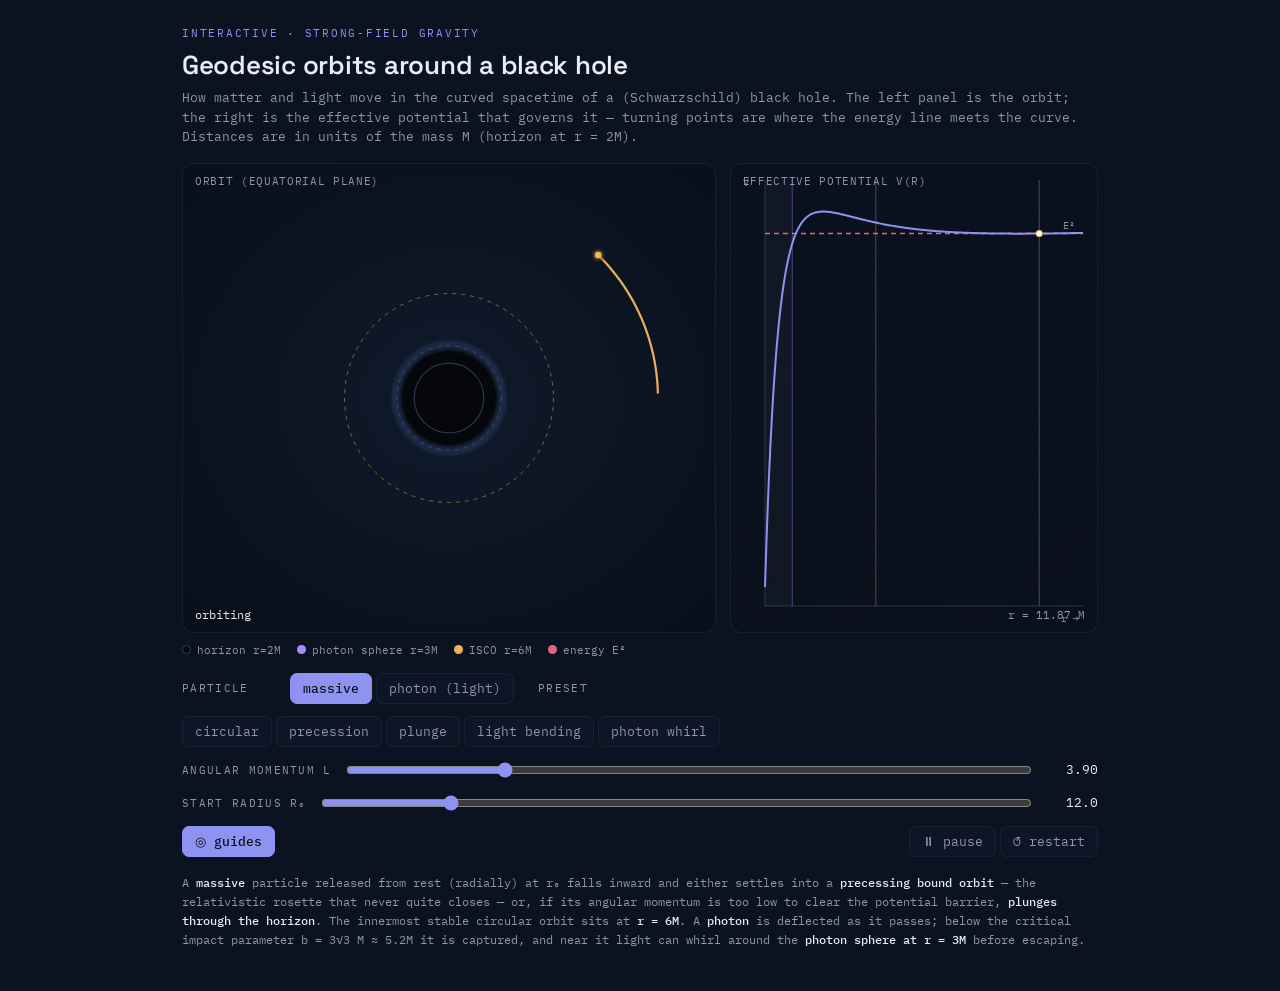
==== geodesic-explorer.html @ 3cb1db63 "Add files via upload" ====
<!DOCTYPE html>
<html lang="en">
<head>
<meta charset="UTF-8">
<meta name="viewport" content="width=device-width, initial-scale=1.0">
<title>Geodesic Orbit Explorer — Schwarzschild</title>
<link rel="preconnect" href="https://fonts.googleapis.com">
<link rel="preconnect" href="https://fonts.gstatic.com" crossorigin>
<link href="https://fonts.googleapis.com/css2?family=Space+Grotesk:wght@500;600;700&family=IBM+Plex+Mono:wght@400;500&display=swap" rel="stylesheet">
<style>
  :root{
    --bg:#0B1220; --panel:#0d1626; --ink:#E9ECF2; --muted:#8A97AC; --line:#22304380;
    --accent:#8E93F2; --amber:#EFB157; --cyan:#57C7E8; --violet:#A98BFF; --red:#E5637E;
  }
  *{box-sizing:border-box;}
  body{margin:0;background:var(--bg);color:var(--ink);font-family:"IBM Plex Mono",monospace;
    -webkit-font-smoothing:antialiased;overflow-x:hidden;}
  .tool{max-width:960px;margin:0 auto;padding:26px 22px 30px;}
  .head{margin-bottom:16px;}
  .kicker{font-size:11px;letter-spacing:.16em;text-transform:uppercase;color:var(--accent);margin:0 0 8px;}
  h1{font-family:"Space Grotesk",sans-serif;font-size:clamp(20px,3.4vw,26px);margin:0 0 6px;font-weight:600;letter-spacing:-.01em;}
  .sub{font-size:13px;color:var(--muted);margin:0;line-height:1.5;}

  .panels{display:grid;grid-template-columns:1.45fr 1fr;gap:14px;}
  @media(max-width:640px){.panels{grid-template-columns:1fr;}}
  .panel{position:relative;border-radius:12px;border:1px solid var(--line);overflow:hidden;
    background:radial-gradient(130% 130% at 50% 35%, #12203400 0%, #0A101B 78%);}
  .panel.orbit{height:clamp(310px,54vh,470px);background:radial-gradient(120% 120% at 50% 50%, #0f1a2b 0%, #080d16 72%);}
  .panel.pot{height:clamp(310px,54vh,470px);}
  @media(max-width:640px){.panel.pot{height:230px;}}
  canvas{display:block;width:100%;height:100%;}
  .plabel{position:absolute;top:10px;left:12px;font-size:11px;letter-spacing:.06em;color:var(--muted);text-transform:uppercase;}
  .status{position:absolute;bottom:10px;left:12px;font-size:12px;color:var(--ink);}
  .status b{color:var(--amber);}
  .rread{position:absolute;bottom:10px;right:12px;font-size:11px;color:var(--muted);}

  .controls{margin-top:16px;display:grid;gap:13px;}
  .row{display:flex;align-items:center;gap:12px;flex-wrap:wrap;}
  .row .lab{font-size:11px;letter-spacing:.12em;text-transform:uppercase;color:var(--muted);min-width:96px;}
  .seg{display:flex;gap:4px;flex-wrap:wrap;}
  .seg button{font-family:"IBM Plex Mono",monospace;font-size:13px;color:var(--muted);background:var(--panel);
    border:1px solid var(--line);border-radius:7px;padding:6px 12px;cursor:pointer;transition:all .15s ease;}
  .seg button:hover{color:var(--ink);}
  .seg button[aria-pressed="true"]{color:#0A101B;background:var(--accent);border-color:var(--accent);font-weight:500;}
  input[type=range]{flex:1;min-width:150px;accent-color:var(--accent);}
  .val{font-size:13px;color:var(--ink);min-width:52px;text-align:right;}
  .note{margin-top:16px;font-size:12px;color:var(--muted);line-height:1.6;}
  .note b{color:var(--ink);font-weight:500;}
  .legend{display:flex;gap:16px;flex-wrap:wrap;font-size:11px;color:var(--muted);margin-top:10px;}
  .legend span{display:inline-flex;align-items:center;gap:6px;}
  .dot{width:9px;height:9px;border-radius:50%;display:inline-block;}

  body.embed{background:transparent;}
  body.embed .tool{padding:0;max-width:none;}
  body.embed .head,body.embed .note{display:none;}
  body.embed .panel{border-radius:0;border-left:none;border-right:none;border-top:none;}
  body.embed .panel.orbit{height:360px;}
  body.embed .panel.pot{height:360px;}
  @media(max-width:640px){
    body.embed .panel.orbit{height:300px;}
    body.embed .panel.pot{height:188px;}
  }
</style>
</head>
<body>
<script>if(location.search.indexOf('embed')>-1)document.body.classList.add('embed');</script>
<div class="tool">
  <div class="head">
    <p class="kicker">Interactive · strong-field gravity</p>
    <h1>Geodesic orbits around a black hole</h1>
    <p class="sub">How matter and light move in the curved spacetime of a (Schwarzschild) black hole. The left panel is the orbit; the right is the effective potential that governs it — turning points are where the energy line meets the curve. Distances are in units of the mass M (horizon at r = 2M).</p>
  </div>

  <div class="panels">
    <div class="panel orbit"><span class="plabel">Orbit (equatorial plane)</span><canvas id="orbitCv"></canvas>
      <span class="status" id="status"></span></div>
    <div class="panel pot"><span class="plabel">Effective potential V(r)</span><canvas id="potCv"></canvas>
      <span class="rread" id="rread"></span></div>
  </div>

  <div class="legend">
    <span><i class="dot" style="background:#05070c;border:1px solid #33405a"></i>horizon r=2M</span>
    <span><i class="dot" style="background:var(--violet)"></i>photon sphere r=3M</span>
    <span><i class="dot" style="background:var(--amber)"></i>ISCO r=6M</span>
    <span><i class="dot" style="background:var(--red)"></i>energy E²</span>
  </div>

  <div class="controls">
    <div class="row">
      <span class="lab">Particle</span>
      <div class="seg" id="typeSeg">
        <button data-t="massive" aria-pressed="true">massive</button>
        <button data-t="photon" aria-pressed="false">photon (light)</button>
      </div>
      <span class="lab" style="min-width:0;margin-left:12px">Preset</span>
      <div class="seg" id="presetSeg">
        <button data-p="circular">circular</button>
        <button data-p="precession">precession</button>
        <button data-p="plunge">plunge</button>
        <button data-p="bending">light bending</button>
        <button data-p="whirl">photon whirl</button>
      </div>
    </div>
    <div class="row">
      <span class="lab" id="lab1">Angular momentum L</span>
      <input type="range" id="slL" min="3.0" max="7" step="0.02" value="3.9">
      <span class="val" id="valL">3.90</span>
    </div>
    <div class="row">
      <span class="lab" id="lab2">Start radius r₀</span>
      <input type="range" id="slR" min="6" max="40" step="0.2" value="12">
      <span class="val" id="valR">12.0</span>
    </div>
    <div class="row">
      <div class="seg">
        <button id="guidesBtn" aria-pressed="true">◎ guides</button>
      </div>
      <div class="seg" style="margin-left:auto">
        <button id="pauseBtn" aria-pressed="false">⏸ pause</button>
        <button id="resetBtn">↺ restart</button>
      </div>
    </div>
  </div>

  <p class="note">A <b>massive</b> particle released from rest (radially) at r₀ falls inward and either settles into a <b>precessing bound orbit</b> — the relativistic rosette that never quite closes — or, if its angular momentum is too low to clear the potential barrier, <b>plunges through the horizon</b>. The innermost stable circular orbit sits at <b>r = 6M</b>. A <b>photon</b> is deflected as it passes; below the critical impact parameter b = 3√3 M ≈ 5.2M it is captured, and near it light can whirl around the <b>photon sphere at r = 3M</b> before escaping.</p>
</div>

<script>
// ---------- physics (Schwarzschild, M=1) ----------
var mu=1, L=4.6;                     // rest-mass flag, angular momentum
function accel(r){ var r2=r*r,r3=r2*r,r4=r3*r; return -mu/r2 + L*L/r3 - 3*L*L/r4; }
function Veff(r){ return (1-2/r)*(mu + L*L/(r*r)); }
function deriv(s,o){ o[0]=s[1]; o[1]=accel(s[0]); o[2]=L/(s[0]*s[0]); }
var _k1=[0,0,0],_k2=[0,0,0],_k3=[0,0,0],_k4=[0,0,0],_t=[0,0,0];
function rk4(s,h){
  deriv(s,_k1);
  _t[0]=s[0]+0.5*h*_k1[0];_t[1]=s[1]+0.5*h*_k1[1];_t[2]=s[2]+0.5*h*_k1[2]; deriv(_t,_k2);
  _t[0]=s[0]+0.5*h*_k2[0];_t[1]=s[1]+0.5*h*_k2[1];_t[2]=s[2]+0.5*h*_k2[2]; deriv(_t,_k3);
  _t[0]=s[0]+h*_k3[0];_t[1]=s[1]+h*_k3[1];_t[2]=s[2]+h*_k3[2]; deriv(_t,_k4);
  s[0]+=h/6*(_k1[0]+2*_k2[0]+2*_k3[0]+_k4[0]);
  s[1]+=h/6*(_k1[1]+2*_k2[1]+2*_k3[1]+_k4[1]);
  s[2]+=h/6*(_k1[2]+2*_k2[2]+2*_k3[2]+_k4[2]);
}

// ---------- state ----------
var S={type:'massive', r0:24, paused:false, guides:true};
var st=[24,0,0], E2=1, Rview=28, outcome='', done=false;
var trailX=[], trailY=[], TRAIL=2600;
var H=0.02, STEPS=24;

var oc=document.getElementById('orbitCv'), octx=oc.getContext('2d');
var pc=document.getElementById('potCv'), pctx=pc.getContext('2d');
var OW=0,OH=0,PW=0,PH=0, DPR=Math.min(window.devicePixelRatio||1,2);
var running=false, raf=0, lastT=0, inView=true, tabHidden=false;

function partColor(){ return S.type==='photon'? '#7CD6F2' : '#F2B85A'; }

function reset(){
  L=parseFloat(document.getElementById('slL').value);
  S.r0=parseFloat(document.getElementById('slR').value);
  mu = S.type==='photon'?0:1;
  trailX.length=0; trailY.length=0; done=false; outcome='';
  if(S.type==='photon'){
    E2=1; var v=E2-Veff(S.r0); st=[S.r0, -Math.sqrt(v>0?v:0), Math.PI];  // incoming from the left
    Rview=Math.min(34, Math.max(11, S.r0*1.06));
  }else{
    E2=Veff(S.r0); st=[S.r0,0,0];                                       // released from rest at r0
    Rview=Math.min(46, Math.max(9, S.r0*1.12));
  }
  buildPot();
  render();
  updateRun();
}

function step(){
  if(done) return;
  var steps = S.type==='photon'?18:40;
  for(var i=0;i<steps;i++){
    rk4(st,H);
    if(st[0]<2.02){ done=true; outcome = S.type==='photon'?'photon captured':'plunged through the horizon'; break; }
    if(st[0]>Rview*2.2){ done=true; outcome = S.type==='photon'?'photon escaped':'unbound — escaped'; break; }
  }
  var x=st[0]*Math.cos(st[2]), y=st[0]*Math.sin(st[2]);
  trailX.push(x); trailY.push(y);
  if(trailX.length>TRAIL){ trailX.shift(); trailY.shift(); }
}

// ---------- effective-potential curve (rebuilt only on param change) ----------
var potPts=null, potMax=1;
function buildPot(){
  var N=240, rMax=Rview, rMin=2.02, arr=new Float32Array(N*2), mx=E2*1.05;
  for(var i=0;i<N;i++){
    var r=rMin+(rMax-rMin)*i/(N-1), v=Veff(r);
    if(v>mx&&v<10) mx=v;
    arr[i*2]=r; arr[i*2+1]=v;
  }
  potPts=arr; potMax=mx*1.08;
}

// ---------- rendering ----------
function sizeCanvas(cv,ctx){ var w=cv.clientWidth,h=cv.clientHeight;
  cv.width=Math.round(w*DPR);cv.height=Math.round(h*DPR);ctx.setTransform(DPR,0,0,DPR,0,0);return [w,h]; }
function resize(){
  var a=sizeCanvas(oc,octx); OW=a[0];OH=a[1];
  var b=sizeCanvas(pc,pctx); PW=b[0];PH=b[1];
  render();
}

function render(){ drawOrbit(); drawPot(); }

function drawOrbit(){
  var ctx=octx, W=OW, H2=OH, cx=W/2, cy=H2/2, sc=Math.min(W,H2)*0.5/Rview;
  ctx.clearRect(0,0,W,H2);
  function X(x){return cx+x*sc;} function Y(y){return cy-y*sc;}
  // guides
  if(S.guides){
    ctx.setLineDash([4,5]); ctx.lineWidth=1;
    ctx.strokeStyle='rgba(169,139,255,.55)'; circle(ctx,cx,cy,3*sc); ctx.stroke();      // photon sphere
    if(S.type!=='photon'){ ctx.strokeStyle='rgba(239,177,91,.5)'; circle(ctx,cx,cy,6*sc); ctx.stroke(); } // ISCO
    ctx.setLineDash([]);
  }
  // black hole (horizon)
  var rh=2*sc;
  var g=ctx.createRadialGradient(cx,cy,rh*0.2,cx,cy,rh*1.7);
  g.addColorStop(0,'#05070c'); g.addColorStop(0.75,'#05070c'); g.addColorStop(1,'rgba(80,110,170,0)');
  ctx.fillStyle=g; circle(ctx,cx,cy,rh*1.7); ctx.fill();
  ctx.fillStyle='#05070c'; ctx.strokeStyle='rgba(120,140,180,.35)'; ctx.lineWidth=1.2;
  circle(ctx,cx,cy,rh); ctx.fill(); ctx.stroke();
  // trail
  var n=trailX.length;
  if(n>1){
    var col=partColor();
    ctx.lineJoin='round'; ctx.strokeStyle=col; ctx.globalAlpha=0.30; ctx.lineWidth=1.5;
    ctx.beginPath(); ctx.moveTo(X(trailX[0]),Y(trailY[0]));
    for(var i=1;i<n;i++) ctx.lineTo(X(trailX[i]),Y(trailY[i])); ctx.stroke();
    var head=Math.max(0,n-90);
    ctx.globalAlpha=0.95; ctx.lineWidth=2.2; ctx.beginPath(); ctx.moveTo(X(trailX[head]),Y(trailY[head]));
    for(i=head+1;i<n;i++) ctx.lineTo(X(trailX[i]),Y(trailY[i])); ctx.stroke();
    ctx.globalAlpha=1;
    // particle
    var px=X(trailX[n-1]), py=Y(trailY[n-1]);
    var pg=ctx.createRadialGradient(px,py,0,px,py,9); pg.addColorStop(0,col); pg.addColorStop(1,'rgba(0,0,0,0)');
    ctx.fillStyle=pg; circle(ctx,px,py,9); ctx.fill();
    ctx.fillStyle=col; circle(ctx,px,py,3.2); ctx.fill();
  }
  document.getElementById('status').innerHTML = done? ('<b>'+outcome+'</b>') : (S.type==='photon'?'light ray':'orbiting');
}

function drawPot(){
  if(!potPts) return;
  var ctx=pctx, W=PW, H2=PH, padL=34, padR=14, padT=16, padB=26;
  ctx.clearRect(0,0,W,H2);
  var rMin=2.02, rMax=Rview, yMax=potMax, yMin=Math.min(0, E2*0.0);
  function X(r){return padL+(r-rMin)/(rMax-rMin)*(W-padL-padR);}
  function Y(v){return padT+(1-(v-yMin)/(yMax-yMin))*(H2-padT-padB);}
  // axes
  ctx.strokeStyle='rgba(140,160,190,.25)'; ctx.lineWidth=1;
  ctx.beginPath(); ctx.moveTo(padL,padT); ctx.lineTo(padL,H2-padB); ctx.lineTo(W-padR,H2-padB); ctx.stroke();
  ctx.fillStyle='var(--muted)';
  // horizon shading
  ctx.fillStyle='rgba(255,255,255,.03)'; ctx.fillRect(X(2.02),padT,X(3)-X(2.02),H2-padT-padB);
  // energy line E²
  ctx.setLineDash([5,4]); ctx.strokeStyle='#E5637E'; ctx.lineWidth=1.3;
  ctx.beginPath(); ctx.moveTo(padL,Y(E2)); ctx.lineTo(W-padR,Y(E2)); ctx.stroke(); ctx.setLineDash([]);
  // reference verticals
  if(S.guides){
    ctx.strokeStyle='rgba(169,139,255,.4)'; vline(ctx,X(3),padT,H2-padB);
    if(S.type!=='photon'){ ctx.strokeStyle='rgba(239,177,91,.35)'; vline(ctx,X(6),padT,H2-padB); }
  }
  // Veff curve
  ctx.strokeStyle='#8E93F2'; ctx.lineWidth=2; ctx.beginPath();
  for(var i=0;i<potPts.length/2;i++){ var r=potPts[i*2], v=potPts[i*2+1]; var xx=X(r),yy=Y(v);
    if(i===0)ctx.moveTo(xx,yy); else ctx.lineTo(xx,yy); }
  ctx.stroke();
  // current r marker
  var r=st[0]; if(r>=rMin&&r<=rMax){
    var col=partColor();
    ctx.strokeStyle='rgba(255,255,255,.25)'; vline(ctx,X(r),padT,H2-padB);
    ctx.fillStyle=col; circle(ctx,X(r),Y(E2),3.5); ctx.fill();               // total energy point
    ctx.fillStyle='#fff'; circle(ctx,X(r),Y(Veff(r)),2.6); ctx.fill();        // on the curve
  }
  // labels
  ctx.fillStyle='rgba(160,175,200,.8)'; ctx.font='10px "IBM Plex Mono",monospace';
  ctx.fillText('r →', W-padR-22, H2-padB+16); ctx.fillText('V', padL-22, padT+6);
  ctx.fillText('E²', W-padR-20, Y(E2)-5);
  document.getElementById('rread').textContent='r = '+st[0].toFixed(2)+' M';
}

function circle(ctx,x,y,r){ ctx.beginPath(); ctx.arc(x,y,r,0,6.2832); }
function vline(ctx,x,y0,y1){ ctx.lineWidth=1; ctx.beginPath(); ctx.moveTo(x,y0); ctx.lineTo(x,y1); ctx.stroke(); }

// ---------- loop (halts when idle / off-screen / hidden) ----------
function shouldRun(){ return inView && !tabHidden && !S.paused && !done; }
function loop(ts){
  if(!running)return;
  if(ts-lastT<28){ raf=requestAnimationFrame(loop); return; }   // ~34 fps
  lastT=ts; step(); render();
  if(done){ running=false; render(); return; }
  raf=requestAnimationFrame(loop);
}
function startLoop(){ if(running)return; running=true; lastT=0; raf=requestAnimationFrame(loop); }
function stopLoop(){ running=false; if(raf)cancelAnimationFrame(raf); raf=0; }
function updateRun(){ if(shouldRun()) startLoop(); else { stopLoop(); render(); } }

// ---------- controls ----------
function relabel(){
  var l1=document.getElementById('lab1'), sl=document.getElementById('slL');
  var l2=document.getElementById('lab2'), sr=document.getElementById('slR');
  if(S.type==='photon'){
    l1.textContent='Impact parameter b'; sl.min=3; sl.max=9; sl.step=0.02;
    l2.textContent='Start radius r₀';    sr.min=12; sr.max=34; sr.step=0.5;
  }else{
    l1.textContent='Angular momentum L'; sl.min=3.0; sl.max=7; sl.step=0.02;
    l2.textContent='Start radius r₀';    sr.min=6; sr.max=40; sr.step=0.2;
  }
}
function syncVals(){ document.getElementById('valL').textContent=parseFloat(document.getElementById('slL').value).toFixed(2);
  document.getElementById('valR').textContent=parseFloat(document.getElementById('slR').value).toFixed(1); }

document.getElementById('typeSeg').addEventListener('click',function(e){var b=e.target.closest('button');if(!b)return;
  S.type=b.dataset.t; [].forEach.call(this.children,function(x){x.setAttribute('aria-pressed',x===b);});
  relabel();
  if(S.type==='photon'){ document.getElementById('slL').value=6.5; document.getElementById('slR').value=24; }
  else { document.getElementById('slL').value=4.6; document.getElementById('slR').value=24; }
  syncVals(); reset();});

var presets={
  circular:{t:'massive',L:3.6,r:8.24}, precession:{t:'massive',L:3.9,r:12}, plunge:{t:'massive',L:3.0,r:12},
  bending:{t:'photon',L:8.0,r:26}, whirl:{t:'photon',L:5.25,r:26}
};
document.getElementById('presetSeg').addEventListener('click',function(e){var b=e.target.closest('button');if(!b)return;
  var p=presets[b.dataset.p]; if(!p)return;
  S.type=p.t;
  [].forEach.call(document.getElementById('typeSeg').children,function(x){x.setAttribute('aria-pressed',x.dataset.t===p.t);});
  relabel();
  document.getElementById('slL').value=p.L; document.getElementById('slR').value=p.r; syncVals(); reset();});

document.getElementById('slL').addEventListener('input',function(){document.getElementById('valL').textContent=parseFloat(this.value).toFixed(2);reset();});
document.getElementById('slR').addEventListener('input',function(){document.getElementById('valR').textContent=parseFloat(this.value).toFixed(1);reset();});

document.getElementById('guidesBtn').onclick=function(){S.guides=!S.guides;this.setAttribute('aria-pressed',S.guides);render();};
document.getElementById('pauseBtn').onclick=function(){S.paused=!S.paused;this.setAttribute('aria-pressed',S.paused);this.textContent=S.paused?'▷ play':'⏸ pause';updateRun();};
document.getElementById('resetBtn').onclick=function(){S.paused=false;document.getElementById('pauseBtn').setAttribute('aria-pressed',false);document.getElementById('pauseBtn').textContent='⏸ pause';reset();};

if('IntersectionObserver' in window){
  new IntersectionObserver(function(es){inView=es[0].isIntersecting;updateRun();},{threshold:0.02}).observe(document.querySelector('.panels'));
}
document.addEventListener('visibilitychange',function(){tabHidden=document.hidden;updateRun();});
var rt; window.addEventListener('resize',function(){clearTimeout(rt);rt=setTimeout(resize,150);});

relabel(); syncVals(); resize(); reset();
</script>
</body>
</html>
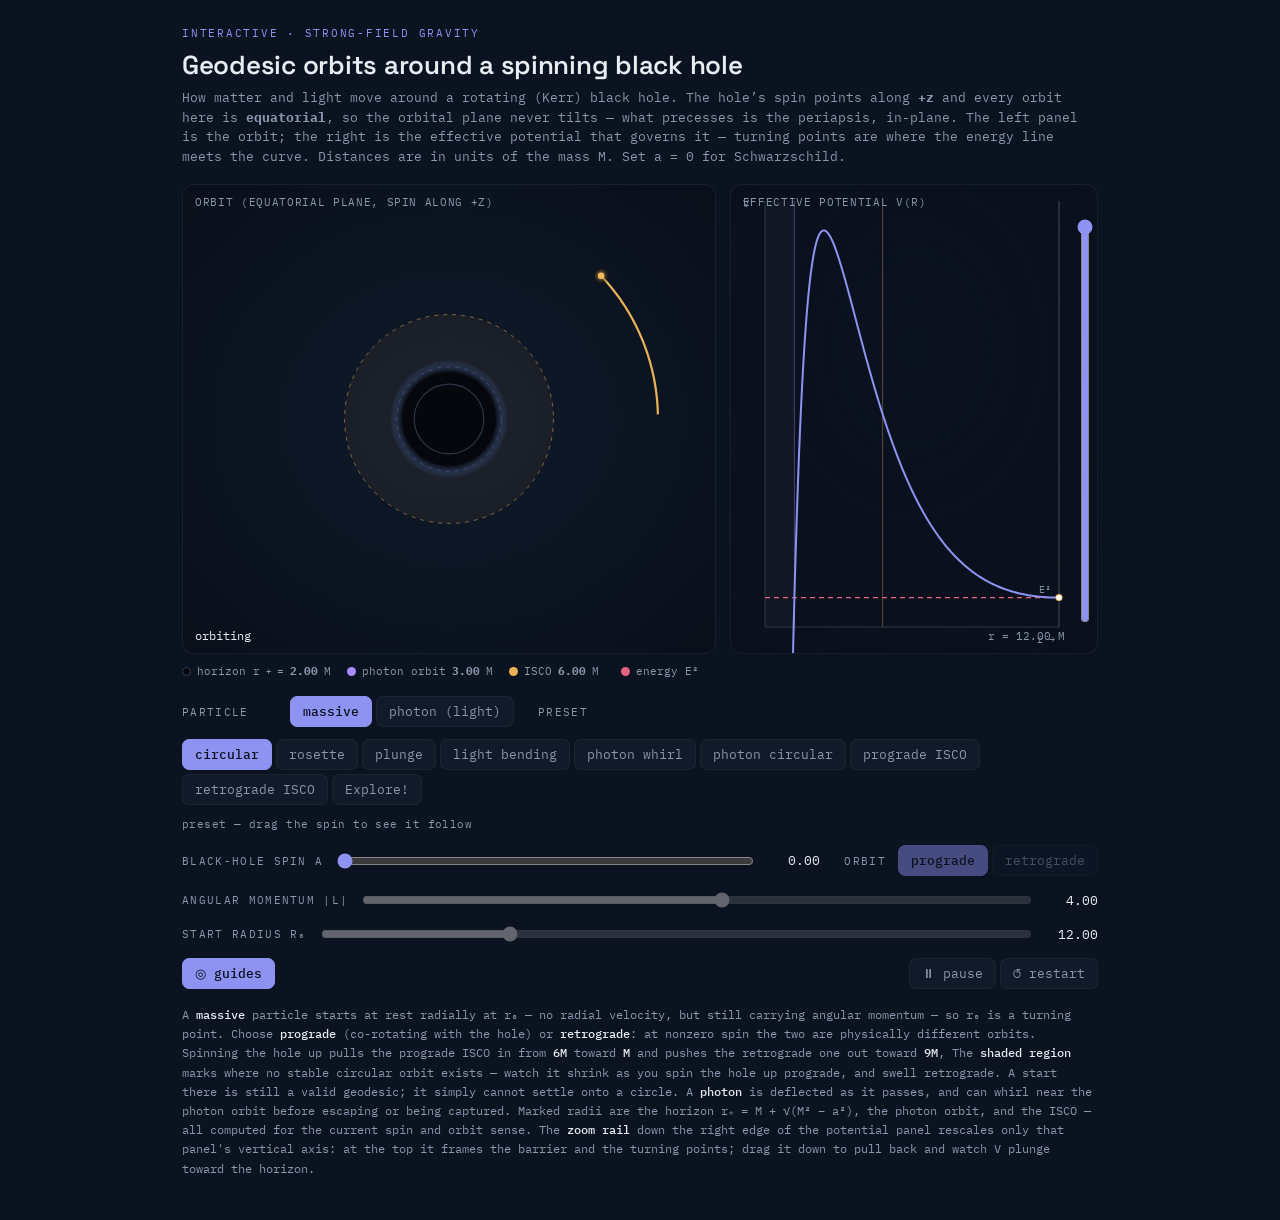
==== commit c80ef201: "geodesic and harmonic widgets done" ====
--- a/geodesic-explorer.html
+++ b/geodesic-explorer.html
@@ -3,23 +3,93 @@
 <head>
 <meta charset="UTF-8">
 <meta name="viewport" content="width=device-width, initial-scale=1.0">
-<title>Geodesic Orbit Explorer — Schwarzschild</title>
+<title>Geodesic Orbit Explorer — Kerr &amp; Schwarzschild</title>
 <link rel="preconnect" href="https://fonts.googleapis.com">
 <link rel="preconnect" href="https://fonts.gstatic.com" crossorigin>
 <link href="https://fonts.googleapis.com/css2?family=Space+Grotesk:wght@500;600;700&family=IBM+Plex+Mono:wght@400;500&display=swap" rel="stylesheet">
+<!-- VIZ:CSS -->
 <style>
+  /* GENERATED by tools/build.py from tools/_shared.css -- DO NOT EDIT HERE.
+     Edit that file and re-run: python3 tools/build.py */
+  /* ============================================================
+     SHARED TOOL STYLES — inlined into every *-visualizer / *-explorer
+     page by tools/build.py. Edit THIS file, never the inlined copy.
+     Run `python3 tools/build.py` after changing it.
+     See TOOLS.md for the rules these styles support.
+     ============================================================ */
   :root{
-    --bg:#0B1220; --panel:#0d1626; --ink:#E9ECF2; --muted:#8A97AC; --line:#22304380;
-    --accent:#8E93F2; --amber:#EFB157; --cyan:#57C7E8; --violet:#A98BFF; --red:#E5637E;
+    --bg:#0B1220; --panel:#111A29; --ink:#E9ECF2; --muted:#8A97AC; --line:#22304380;
+    --accent:#8E93F2; --red:#E5637E; --blue:#5B8DEF; --amber:#EFB157;
+    --cyan:#57C7E8; --violet:#A98BFF;
   }
   *{box-sizing:border-box;}
   body{margin:0;background:var(--bg);color:var(--ink);font-family:"IBM Plex Mono",monospace;
     -webkit-font-smoothing:antialiased;overflow-x:hidden;}
-  .tool{max-width:960px;margin:0 auto;padding:26px 22px 30px;}
-  .head{margin-bottom:16px;}
+
+  /* Shared default. A tool with a wider layout may override .tool
+     max-width in its own <style>, with a comment saying why. */
+  .tool{max-width:860px;margin:0 auto;padding:26px 22px 30px;}
+
+  .head{margin-bottom:18px;}
   .kicker{font-size:11px;letter-spacing:.16em;text-transform:uppercase;color:var(--accent);margin:0 0 8px;}
   h1{font-family:"Space Grotesk",sans-serif;font-size:clamp(20px,3.4vw,26px);margin:0 0 6px;font-weight:600;letter-spacing:-.01em;}
   .sub{font-size:13px;color:var(--muted);margin:0;line-height:1.5;}
+
+  .controls{margin-top:18px;display:grid;gap:14px;}
+  .row{display:flex;align-items:center;gap:12px;flex-wrap:wrap;}
+  /* Tools with long control labels ("Angular momentum |L|") override
+     .row .lab min-width in their own <style>. */
+  .row .lab{font-size:11px;letter-spacing:.12em;text-transform:uppercase;color:var(--muted);min-width:64px;}
+  .seg{display:flex;gap:4px;flex-wrap:wrap;}
+  .seg button{font-family:"IBM Plex Mono",monospace;font-size:13px;color:var(--muted);
+    background:var(--panel);border:1px solid var(--line);border-radius:7px;padding:6px 12px;cursor:pointer;
+    transition:color .15s ease,background .15s ease,border-color .15s ease;}
+  .seg button:hover{color:var(--ink);}
+  .seg button:focus-visible{outline:2px solid var(--accent);outline-offset:2px;}
+  .seg button[aria-pressed="true"]{color:#0A101B;background:var(--accent);border-color:var(--accent);font-weight:500;}
+  input[type=range]{flex:1;min-width:140px;accent-color:var(--accent);}
+  input[type=range]:focus-visible{outline:2px solid var(--accent);outline-offset:3px;}
+  .mval{font-size:14px;color:var(--ink);min-width:38px;text-align:center;}
+
+  .note{margin-top:16px;font-size:12px;color:var(--muted);line-height:1.6;}
+  .note b{color:var(--ink);font-weight:500;}
+
+  /* ---- touch input ----
+     Keyed off pointer:coarse, not a width breakpoint: a small window on a
+     laptop still has a mouse, and a large tablet still has fingers.
+
+     Both platforms' guidance lands in the same place -- Apple HIG asks for
+     44x44pt, Material for 48x48dp -- and the default 13px/6px buttons here
+     come out ~31px tall, which is a miss-prone target on either. The range
+     thumbs are worse: the UA default is around 12-16px.  */
+  @media (pointer: coarse) {
+    .seg button{min-height:44px;padding:10px 14px;}
+    /* Horizontal sliders only. A tool may position a range absolutely with
+       top+bottom (the geodesic zoom rail); setting height there would
+       over-constrain the box and collapse it to 44px anchored at the top. */
+    .row input[type=range]{height:44px;}
+    .row{gap:10px 12px;}
+    .seg{gap:6px;}
+  }
+  /* iOS paints a grey box over any tapped control; it reads as a rendering
+     glitch on a dark UI that already shows its own pressed state. */
+  button,input[type=range],.seg{-webkit-tap-highlight-color:transparent;}
+
+  /* ---- embed mode: the host page supplies title + caption ----
+     Activated by the ?embed=1 script in <body>. Tools add their own
+     body.embed rules for panel heights; see TOOLS.md "embed contract". */
+  body.embed{background:transparent;}
+  body.embed .tool{padding:0;max-width:none;}
+  body.embed .head,body.embed .note{display:none;}
+  body.embed .controls{margin-top:14px;padding:0 4px;}
+</style>
+<!-- /VIZ:CSS -->
+<style>
+  /* ---- tool-specific styles (shared ones are inlined above) ---- */
+  /* Wider than the 860px shared default: this tool has two side-by-side panels. */
+  .tool{max-width:960px;margin:0 auto;padding:26px 22px 30px;}
+  /* Long control labels ("Angular momentum |L|") need more room than the shared 64px. */
+  .row .lab{min-width:96px;}
 
   .panels{display:grid;grid-template-columns:1.45fr 1fr;gap:14px;}
   @media(max-width:640px){.panels{grid-template-columns:1fr;}}
@@ -34,25 +104,40 @@
   .status b{color:var(--amber);}
   .rread{position:absolute;bottom:10px;right:12px;font-size:11px;color:var(--muted);}
 
-  .controls{margin-top:16px;display:grid;gap:13px;}
-  .row{display:flex;align-items:center;gap:12px;flex-wrap:wrap;}
-  .row .lab{font-size:11px;letter-spacing:.12em;text-transform:uppercase;color:var(--muted);min-width:96px;}
-  .seg{display:flex;gap:4px;flex-wrap:wrap;}
-  .seg button{font-family:"IBM Plex Mono",monospace;font-size:13px;color:var(--muted);background:var(--panel);
-    border:1px solid var(--line);border-radius:7px;padding:6px 12px;cursor:pointer;transition:all .15s ease;}
-  .seg button:hover{color:var(--ink);}
-  .seg button[aria-pressed="true"]{color:#0A101B;background:var(--accent);border-color:var(--accent);font-weight:500;}
-  input[type=range]{flex:1;min-width:150px;accent-color:var(--accent);}
+  /* Vertical zoom rail down the right edge of the potential panel. Three
+     declarations, because no single one covers every engine: the `orient`
+     attribute for Firefox before 129, -webkit-appearance:slider-vertical for
+     WebKit and for Blink before Chrome 111, and writing-mode for everything
+     current. direction:rtl puts the MINIMUM at the bottom, so dragging up
+     zooms in, which is the way every other scroll/zoom control behaves.
+     The canvas gives up the width rather than sliding underneath: drawPot
+     reads clientWidth, so the axis, the "r →" label and the E² label all
+     reflow on their own. */
+  .panel.pot canvas{width:calc(100% - 24px);}
+  .panel.pot .rread{right:32px;}
+  /* Selector must outrank the generic `input[type=range]{min-width:150px}`
+     below -- that is (0,1,1) and comes later, so a bare `.yzoom` at (0,1,0)
+     loses and the rail renders 150px wide across the plot. */
+  .panel.pot input.yzoom{position:absolute;right:3px;top:34px;bottom:30px;
+    width:18px;min-width:0;flex:none;margin:0;
+    writing-mode:vertical-lr;direction:rtl;-webkit-appearance:slider-vertical;
+    accent-color:var(--accent);background:transparent;cursor:ns-resize;}
+  .panel.pot input.yzoom:focus-visible{outline:2px solid var(--accent);outline-offset:2px;}
+  /* Touch: widen the rail's hit area. height stays auto so the top/bottom
+     anchoring keeps deciding its length -- the shared coarse-pointer rule is
+     scoped to .row sliders precisely so it cannot collapse this one. */
+  @media (pointer: coarse){
+    .panel.pot input.yzoom{width:34px;right:0;height:auto;}
+    .panel.pot canvas{width:calc(100% - 38px);}
+    .panel.pot .rread{right:44px;}
+  }
+
+  input[type=range]{min-width:150px;}
   .val{font-size:13px;color:var(--ink);min-width:52px;text-align:right;}
-  .note{margin-top:16px;font-size:12px;color:var(--muted);line-height:1.6;}
-  .note b{color:var(--ink);font-weight:500;}
   .legend{display:flex;gap:16px;flex-wrap:wrap;font-size:11px;color:var(--muted);margin-top:10px;}
   .legend span{display:inline-flex;align-items:center;gap:6px;}
   .dot{width:9px;height:9px;border-radius:50%;display:inline-block;}
 
-  body.embed{background:transparent;}
-  body.embed .tool{padding:0;max-width:none;}
-  body.embed .head,body.embed .note{display:none;}
   body.embed .panel{border-radius:0;border-left:none;border-right:none;border-top:none;}
   body.embed .panel.orbit{height:360px;}
   body.embed .panel.pot{height:360px;}
@@ -64,24 +149,285 @@
 </head>
 <body>
 <script>if(location.search.indexOf('embed')>-1)document.body.classList.add('embed');</script>
+<!-- VIZ:JS -->
+<script>
+  /* GENERATED by tools/build.py from tools/_shared.js -- DO NOT EDIT HERE.
+     Edit that file and re-run: python3 tools/build.py */
+  /* ============================================================
+     SHARED TOOL RUNTIME — inlined into every tool page by
+     tools/build.py. Edit THIS file, never the inlined copy.
+     Run `python3 tools/build.py` after changing it.
+
+     Exposes on window.Viz:
+       Viz.loop(opts)      animation lifecycle (golden rules 2-5)
+       Viz.seg(el, cb)     segmented button group + aria-pressed
+       Viz.canvas(cv, ctx) DPR-capped canvas sizing
+       Viz.autoHeight()    report content height to an embedding page
+       Viz.isMobile(w)     width below Viz.MOBILE_W
+       Viz.reducedMotion   prefers-reduced-motion, resolved once
+       Viz.FRAME_MS / Viz.DPR_CAP / Viz.MOBILE_W   site-wide caps
+
+     ES5 only, no dependencies, no runtime fetches. See TOOLS.md.
+     ============================================================ */
+  (function (window, document) {
+    'use strict';
+
+    var Viz = {};
+
+    /* Site-wide caps. Changing these changes every tool — see the
+       performance budget table in TOOLS.md before touching them. */
+    Viz.FRAME_MS = 32;   /* ~30 fps */
+    Viz.DPR_CAP = 2;
+    Viz.MOBILE_W = 420;  /* below this, tools drop to a cheaper tier */
+
+    Viz.reducedMotion = !!(window.matchMedia &&
+      window.matchMedia('(prefers-reduced-motion: reduce)').matches);
+
+    Viz.isMobile = function (w) {
+      return (w || window.innerWidth || 0) < Viz.MOBILE_W;
+    };
+
+    /* ---------------------------------------------------------
+       Viz.loop — the only supported way to animate.
+
+       Owns running/raf/lastT/inView/tabHidden, the IntersectionObserver,
+       the visibilitychange handler and the debounced resize, so that
+       "never animate off-screen or in a background tab" is structural
+       rather than something each tool must remember.
+
+         opts.shouldRun  () => bool   is anything actually moving?
+                                      (visibility is applied on top)
+         opts.tick       (dt) => void advance state; omit if render-only
+         opts.render     () => void   draw one frame  [required]
+         opts.observe    Element      element whose visibility gates the
+                                      loop [required]
+         opts.resize     () => void   called debounced on window resize
+         opts.fps        number       frames per second; default Viz.FRAME_MS
+
+       Returns a handle: { update, start, stop, isRunning(), destroy }.
+       Call handle.update() after any state change that could alter
+       shouldRun(); it re-evaluates and renders a final frame when
+       halting, so the static view stays correct.
+       --------------------------------------------------------- */
+    Viz.loop = function (opts) {
+      if (!opts || typeof opts.render !== 'function') {
+        throw new Error('Viz.loop: opts.render is required');
+      }
+      if (!opts.observe) {
+        throw new Error('Viz.loop: opts.observe element is required');
+      }
+
+      var render = opts.render;
+      var tick = typeof opts.tick === 'function' ? opts.tick : null;
+      var userShould = typeof opts.shouldRun === 'function' ? opts.shouldRun : function () { return true; };
+      var frameMs = opts.fps ? (1000 / opts.fps) : Viz.FRAME_MS;
+
+      var running = false, raf = 0, lastT = 0;
+      var inView = true, tabHidden = false;
+      var destroyed = false;
+
+      function shouldRun() {
+        return !destroyed && inView && !tabHidden && !!userShould();
+      }
+
+      function frame(ts) {
+        if (!running) return;
+        if (ts - lastT < frameMs) { raf = window.requestAnimationFrame(frame); return; }
+        var dt = lastT ? (ts - lastT) : frameMs;
+        lastT = ts;
+        if (tick) tick(dt);
+        render();
+        /* tick() may have ended the animation (e.g. integration done) */
+        if (!shouldRun()) { stop(); render(); return; }
+        raf = window.requestAnimationFrame(frame);
+      }
+
+      function start() {
+        if (running || destroyed) return;
+        running = true; lastT = 0;
+        raf = window.requestAnimationFrame(frame);
+      }
+
+      function stop() {
+        running = false;
+        if (raf) window.cancelAnimationFrame(raf);
+        raf = 0;
+      }
+
+      /* The one entry point tools should call. */
+      function update() {
+        if (shouldRun()) start();
+        else { stop(); render(); }
+      }
+
+      if ('IntersectionObserver' in window) {
+        new window.IntersectionObserver(function (es) {
+          inView = es[0].isIntersecting;
+          update();
+        }, { threshold: 0.02 }).observe(opts.observe);
+      }
+
+      document.addEventListener('visibilitychange', function () {
+        tabHidden = document.hidden;
+        update();
+      });
+
+      /* Debounced: mobile browsers fire resize continuously while the
+         URL bar collapses during scroll. */
+      if (typeof opts.resize === 'function') {
+        var rt;
+        window.addEventListener('resize', function () {
+          clearTimeout(rt);
+          rt = setTimeout(function () { opts.resize(); update(); }, 150);
+        });
+      }
+
+      return {
+        update: update,
+        start: start,
+        stop: stop,
+        isRunning: function () { return running; },
+        destroy: function () { destroyed = true; stop(); }
+      };
+    };
+
+    /* ---------------------------------------------------------
+       Viz.seg — segmented button group.
+
+       Replaces the hand-written
+         [].forEach.call(this.children, function(x){ x.setAttribute(...) })
+       block, which appeared four times across the first two tools.
+
+         el  container with <button> children carrying data-* payloads
+         cb  (button, dataset) => void, called on click
+
+       Sets aria-pressed on the winner and clears it on the rest.
+       Viz.seg.select(el, predicate) sets the pressed button
+       programmatically without firing the callback.
+       --------------------------------------------------------- */
+    Viz.seg = function (el, cb) {
+      if (!el) return;
+      el.addEventListener('click', function (e) {
+        var b = e.target.closest ? e.target.closest('button') : null;
+        if (!b || b.parentNode !== el) return;
+        press(el, b);
+        if (cb) cb(b, b.dataset);
+      });
+    };
+
+    function press(el, winner) {
+      var kids = el.children;
+      for (var i = 0; i < kids.length; i++) {
+        kids[i].setAttribute('aria-pressed', kids[i] === winner);
+      }
+    }
+
+    Viz.seg.select = function (el, predicate) {
+      if (!el) return null;
+      var kids = el.children, winner = null;
+      for (var i = 0; i < kids.length; i++) {
+        if (predicate(kids[i], kids[i].dataset)) { winner = kids[i]; break; }
+      }
+      if (winner) press(el, winner);
+      return winner;
+    };
+
+    /* ---------------------------------------------------------
+       Viz.canvas — DPR-capped backing-store sizing.
+
+       Resolves the 1.5-vs-2 divergence between the first two tools
+       to one site-wide cap. Sets the transform so all drawing code
+       works in CSS pixels.
+
+       Returns {w, h, dpr} in CSS pixels. Call from your resize().
+       --------------------------------------------------------- */
+    Viz.canvas = function (cv, ctx) {
+      var dpr = Math.min(window.devicePixelRatio || 1, Viz.DPR_CAP);
+      var w = cv.clientWidth, h = cv.clientHeight;
+      cv.width = Math.round(w * dpr);
+      cv.height = Math.round(h * dpr);
+      if (ctx) ctx.setTransform(dpr, 0, 0, dpr, 0, 0);
+      return { w: w, h: h, dpr: dpr };
+    };
+
+    /* ---------------------------------------------------------
+       Viz.autoHeight — tell the host page how tall we actually are.
+
+       Hard-coded iframe heights cannot work here. Content height is
+       driven by how the control rows WRAP, which is not monotonic in
+       viewport width: the geodesic tool measured 1076px at 320 wide,
+       931px at 430, 866px at 600 and 692px at 700. Every fixed number
+       clips at some width, and the tools are exactly the kind of thing
+       people open on a phone.
+
+       So the embedded page measures itself and posts the height up;
+       index.html applies it. Same-origin postMessage, no fetch, no
+       dependency -- the self-contained rule is about what the visitor's
+       browser downloads, and this downloads nothing.
+
+       The CSS heights stay as the floor: if script is off or the message
+       never arrives, the page renders exactly as before.
+       --------------------------------------------------------- */
+    Viz.autoHeight = function () {
+      if (window.parent === window) return;   /* standalone: nothing to tell */
+      var last = 0, pending = 0;
+      function send() {
+        pending = 0;
+        /* BODY only. documentElement.scrollHeight is clamped to at least the
+           viewport -- inside an iframe that is the iframe's own height, so
+           including it makes the reported height a ratchet: it can grow but
+           never shrink, and the frame stays stuck at whatever the CSS floor
+           was (356px of dead space under the geodesic tool at 700px wide).
+           The body box is auto-sized to its content and has no such floor.
+           Safe here because the embed panel heights are fixed in px -- if a
+           tool ever sizes a panel in vh, shrinking the frame would feed back
+           into the measurement. */
+        var b = document.body;
+        var h = Math.ceil(Math.max(b.scrollHeight, b.offsetHeight,
+                                   b.getBoundingClientRect().height));
+        if (h && Math.abs(h - last) > 1) {
+          last = h;
+          try { window.parent.postMessage({ type: 'viz-height', h: h }, location.origin); }
+          catch (e) { /* host on another origin: it keeps its CSS height */ }
+        }
+      }
+      function schedule() { if (!pending) pending = setTimeout(send, 60); }
+      if (window.ResizeObserver) {
+        /* Catches control rows re-wrapping, which plain resize events miss. */
+        new window.ResizeObserver(schedule).observe(document.body);
+      }
+      window.addEventListener('resize', schedule);
+      window.addEventListener('load', schedule);
+      if (document.fonts && document.fonts.ready) document.fonts.ready.then(schedule);
+      schedule();
+    };
+
+    window.Viz = Viz;
+  })(window, document);
+</script>
+<!-- /VIZ:JS -->
 <div class="tool">
   <div class="head">
     <p class="kicker">Interactive · strong-field gravity</p>
-    <h1>Geodesic orbits around a black hole</h1>
-    <p class="sub">How matter and light move in the curved spacetime of a (Schwarzschild) black hole. The left panel is the orbit; the right is the effective potential that governs it — turning points are where the energy line meets the curve. Distances are in units of the mass M (horizon at r = 2M).</p>
+    <h1>Geodesic orbits around a spinning black hole</h1>
+    <p class="sub">How matter and light move around a rotating (Kerr) black hole. The hole&rsquo;s spin points along <b>+z</b> and every orbit here is <b>equatorial</b>, so the orbital plane never tilts — what precesses is the periapsis, in-plane. The left panel is the orbit; the right is the effective potential that governs it — turning points are where the energy line meets the curve. Distances are in units of the mass M. Set a = 0 for Schwarzschild.</p>
   </div>
 
   <div class="panels">
-    <div class="panel orbit"><span class="plabel">Orbit (equatorial plane)</span><canvas id="orbitCv"></canvas>
+    <div class="panel orbit"><span class="plabel">Orbit (equatorial plane, spin along +z)</span><canvas id="orbitCv"></canvas>
       <span class="status" id="status"></span></div>
     <div class="panel pot"><span class="plabel">Effective potential V(r)</span><canvas id="potCv"></canvas>
+      <input type="range" class="yzoom" id="slY" orient="vertical"
+             min="0" max="1" step="0.01" value="1"
+             title="Vertical zoom: top frames the barrier and turning points, bottom pulls back to the horizon"
+             aria-label="Effective potential vertical zoom">
       <span class="rread" id="rread"></span></div>
   </div>
 
   <div class="legend">
-    <span><i class="dot" style="background:#05070c;border:1px solid #33405a"></i>horizon r=2M</span>
-    <span><i class="dot" style="background:var(--violet)"></i>photon sphere r=3M</span>
-    <span><i class="dot" style="background:var(--amber)"></i>ISCO r=6M</span>
+    <span><i class="dot" style="background:#05070c;border:1px solid #33405a"></i>horizon r<sub>+</sub> = <b id="legH">2.00</b>M</span>
+    <span><i class="dot" style="background:var(--violet)"></i>photon orbit <b id="legP">3.00</b>M</span>
+    <span><i class="dot" style="background:var(--amber)"></i>ISCO <b id="legI">6.00</b>M <span id="legSense"></span></span>
     <span><i class="dot" style="background:var(--red)"></i>energy E²</span>
   </div>
 
@@ -95,20 +441,35 @@
       <span class="lab" style="min-width:0;margin-left:12px">Preset</span>
       <div class="seg" id="presetSeg">
         <button data-p="circular">circular</button>
-        <button data-p="precession">precession</button>
+        <button data-p="rosette">rosette</button>
         <button data-p="plunge">plunge</button>
         <button data-p="bending">light bending</button>
         <button data-p="whirl">photon whirl</button>
+        <button data-p="photoncirc">photon circular</button>
+        <button data-p="isco">prograde ISCO</button>
+        <button data-p="retro">retrograde ISCO</button>
+        <button data-p="explore">Explore!</button>
+      </div>
+      <span class="lab" id="lockHint" style="min-width:0;letter-spacing:.04em;text-transform:none"></span>
+    </div>
+    <div class="row">
+      <span class="lab" id="labA">Black-hole spin a</span>
+      <input type="range" id="slA" min="0" max="0.99" step="0.01" value="0">
+      <span class="val" id="valA">0.00</span>
+      <span class="lab" style="min-width:0;margin-left:12px">Orbit</span>
+      <div class="seg" id="senseSeg">
+        <button data-s="pro" aria-pressed="true">prograde</button>
+        <button data-s="ret" aria-pressed="false">retrograde</button>
       </div>
     </div>
     <div class="row">
       <span class="lab" id="lab1">Angular momentum L</span>
-      <input type="range" id="slL" min="3.0" max="7" step="0.02" value="3.9">
+      <input type="range" id="slL" min="0.5" max="7" step="0.02" value="3.9">
       <span class="val" id="valL">3.90</span>
     </div>
     <div class="row">
       <span class="lab" id="lab2">Start radius r₀</span>
-      <input type="range" id="slR" min="6" max="40" step="0.2" value="12">
+      <input type="range" id="slR" min="1.2" max="40" step="0.02" value="12">
       <span class="val" id="valR">12.0</span>
     </div>
     <div class="row">
@@ -122,15 +483,82 @@
     </div>
   </div>
 
-  <p class="note">A <b>massive</b> particle released from rest (radially) at r₀ falls inward and either settles into a <b>precessing bound orbit</b> — the relativistic rosette that never quite closes — or, if its angular momentum is too low to clear the potential barrier, <b>plunges through the horizon</b>. The innermost stable circular orbit sits at <b>r = 6M</b>. A <b>photon</b> is deflected as it passes; below the critical impact parameter b = 3√3 M ≈ 5.2M it is captured, and near it light can whirl around the <b>photon sphere at r = 3M</b> before escaping.</p>
+  <p class="note">A <b>massive</b> particle starts at rest radially at r₀ — no radial velocity, but still carrying angular momentum — so r₀ is a turning point. Choose <b>prograde</b> (co-rotating with the hole) or <b>retrograde</b>: at nonzero spin the two are physically different orbits. Spinning the hole up pulls the prograde ISCO in from <b>6M</b> toward <b>M</b> and pushes the retrograde one out toward <b>9M</b>, The <b>shaded region</b> marks where no stable circular orbit exists — watch it shrink as you spin the hole up prograde, and swell retrograde. A start there is still a valid geodesic; it simply cannot settle onto a circle. A <b>photon</b> is deflected as it passes, and can whirl near the photon orbit before escaping or being captured. Marked radii are the horizon r₊ = M + √(M² − a²), the photon orbit, and the ISCO — all computed for the current spin and orbit sense. The <b>zoom rail</b> down the right edge of the potential panel rescales only that panel's vertical axis: at the top it frames the barrier and the turning points; drag it down to pull back and watch V plunge toward the horizon.</p>
 </div>
 
 <script>
-// ---------- physics (Schwarzschild, M=1) ----------
-var mu=1, L=4.6;                     // rest-mass flag, angular momentum
-function accel(r){ var r2=r*r,r3=r2*r,r4=r3*r; return -mu/r2 + L*L/r3 - 3*L*L/r4; }
-function Veff(r){ return (1-2/r)*(mu + L*L/(r*r)); }
-function deriv(s,o){ o[0]=s[1]; o[1]=accel(s[0]); o[2]=L/(s[0]*s[0]); }
+// ---------- physics: equatorial Kerr, M = 1, G = c = 1 ----------
+// Boyer-Lindquist coordinates. The hole's spin is along +z BY CONSTRUCTION
+// and every orbit is confined to theta = pi/2, so Sigma = r^2 and the state
+// vector is [r, dr/dtau, phi] -- there is no theta dynamics and hence no
+// orbital-PLANE precession (Lense-Thirring) anywhere in this tool. Bound
+// eccentric orbits still show in-plane PERIAPSIS advance -- that is what the
+// rosette preset draws.
+// Radial potential (Bardeen, Press & Teukolsky 1972):
+//   R(r) = [E(r^2+a^2) - L a]^2 - Delta [ mu r^2 + (L - aE)^2 ],  Delta = r^2 - 2r + a^2
+//   (dr/dtau)^2 = R / r^4  ==  E^2 - Veff(r)
+// Expanding gives the forms below; both reduce EXACTLY to the Schwarzschild
+// expressions at a = 0 (verified symbolically, and by the test suite).
+// NOTE: unlike Schwarzschild, Veff depends on E as well as L, because the
+// frame-dragging cross-term E*L*a does not separate. So the plotted potential
+// curve changes when the energy changes -- it is not a fixed background.
+var mu=1, L=4.6, aSpin=0.0, Efix=1.0;   // rest-mass flag, ang. mom., spin, energy
+
+function Delta(r){ return r*r - 2*r + aSpin*aSpin; }
+
+// Veff(r) = mu - 2mu/r + (L^2 + a^2(mu - E^2))/r^2 + (-2)(L - aE)^2/r^3
+function Veff(r){
+  var a=aSpin, E=Efix, r2=r*r, r3=r2*r, LaE=L-a*E;
+  return mu - 2*mu/r + (L*L + a*a*(mu - E*E))/r2 - 2*LaE*LaE/r3;
+}
+
+// accel = d^2r/dtau^2 = (1/2) d/dr (R/r^4) = -(1/2) dVeff/dr
+function accel(r){
+  var a=aSpin, E=Efix, r2=r*r, r3=r2*r, r4=r3*r, LaE=L-a*E;
+  return -mu/r2 + (L*L + a*a*(mu - E*E))/r3 - 3*LaE*LaE/r4;
+}
+
+// Frame dragging: dphi/dtau = [2 a E / r + (1 - 2/r) L] / Delta
+// At a = 0 this collapses to L/r^2, the Schwarzschild form.
+function dphidtau(r){
+  var d=Delta(r);
+  if(Math.abs(d)<1e-12) d = d<0 ? -1e-12 : 1e-12;   // never divide by zero
+  return (2*aSpin*Efix/r + (1 - 2/r)*L) / d;
+}
+
+function deriv(s,o){ o[0]=s[1]; o[1]=accel(s[0]); o[2]=dphidtau(s[0]); }
+
+// ---------- Kerr landmarks (Bardeen, Press & Teukolsky 1972) ----------
+// The spin slider is >= 0, so the co-rotating root is selected by `pro`, not
+// by the sign of a: that is -1 on the sqrt in rISCO and -|a| in the acos
+// argument in rPhoton.
+function rHorizon(a){ var s=1-a*a; return 1 + Math.sqrt(s>0?s:0); }
+function rPhoton(a, pro){
+  return 2*(1 + Math.cos((2/3)*Math.acos(pro ? -Math.abs(a) : Math.abs(a))));
+}
+function rISCO(a, pro){
+  var aa=a*a, c=Math.cbrt(1-aa);
+  var Z1 = 1 + c*(Math.cbrt(1+a) + Math.cbrt(1-a));
+  var Z2 = Math.sqrt(3*aa + Z1*Z1);
+  var t = (3-Z1)*(3+Z1+2*Z2);
+  return 3 + Z2 + (pro?-1:1)*Math.sqrt(t>0?t:0);
+}
+// Critical impact parameter: the b of the circular PHOTON orbit at r_ph.
+// A photon there has E = 1, L = b_c, dr/dtau = 0 -- exactly circular, though
+// unstable. Reduces to 3*sqrt(3) at a = 0.
+function bCrit(a, pro){
+  var rp = rPhoton(Math.abs(a), pro);
+  if(Math.abs(a) < 1e-12) return 3*Math.sqrt(3);
+  return -(rp*rp*rp - 3*rp*rp + a*a*rp + a*a)/(a*(rp-1));
+}
+
+// Circular-orbit E and L at radius r (BPT 2.12-2.13); used for initial data.
+function circEL(r, a, pro){
+  var s = pro?1:-1, v=Math.sqrt(r);
+  var den = Math.pow(r,0.75)*Math.sqrt(Math.pow(r,1.5) - 3*v + 2*s*a);
+  return [ (Math.pow(r,1.5) - 2*v + s*a)/den,
+           s*(r*r - 2*s*a*v + a*a)/den ];
+}
 var _k1=[0,0,0],_k2=[0,0,0],_k3=[0,0,0],_k4=[0,0,0],_t=[0,0,0];
 function rk4(s,h){
   deriv(s,_k1);
@@ -143,59 +571,231 @@
 }
 
 // ---------- state ----------
-var S={type:'massive', r0:24, paused:false, guides:true};
+var reducedMotion=window.matchMedia&&window.matchMedia('(prefers-reduced-motion: reduce)').matches;
+// activePreset: null in Explore mode, else the preset re-derived on spin change.
+var S={type:'massive', r0:24, paused:reducedMotion, guides:true, pro:true,
+       activePreset:'circular', yzoom:1};
 var st=[24,0,0], E2=1, Rview=28, outcome='', done=false;
 var trailX=[], trailY=[], TRAIL=2600;
 var H=0.02, STEPS=24;
 
 var oc=document.getElementById('orbitCv'), octx=oc.getContext('2d');
 var pc=document.getElementById('potCv'), pctx=pc.getContext('2d');
-var OW=0,OH=0,PW=0,PH=0, DPR=Math.min(window.devicePixelRatio||1,2);
-var running=false, raf=0, lastT=0, inView=true, tabHidden=false;
+var OW=0,OH=0,PW=0,PH=0, DPR=Math.min(window.devicePixelRatio||1,Viz.DPR_CAP);
+var anim=null;  // Viz.loop handle, created after render() is defined
 
 function partColor(){ return S.type==='photon'? '#7CD6F2' : '#F2B85A'; }
 
+// The r0 band does NOT track the ISCO: a band that moved with the ISCO left
+// r0 pinned to a bound after any spin drag. The ISCO's spin-dependence is
+// drawn instead. The floor is the horizon for massive particles, and the
+// photon orbit for photons -- inside it no ray with a real b can start.
+var R0_MAX = 40;
+function r0Bounds(){
+  if(S.type==='photon') return [rPhoton(aSpin, S.pro), 34];
+  return [rHorizon(aSpin) + 0.15, R0_MAX];
+}
+function clampR0(){
+  var sr=document.getElementById('slR'), b=r0Bounds(), lo=b[0], hi=b[1];
+  sr.min = lo.toFixed(2);
+  sr.max = hi.toFixed(2);
+  var v = parseFloat(sr.value);
+  if(v < lo) sr.value = lo.toFixed(2);
+  else if(v > hi) sr.value = hi.toFixed(2);
+  var vr=document.getElementById('valR');
+  if(vr) vr.textContent = parseFloat(sr.value).toFixed(2);
+}
+
+// Energy of a particle instantaneously at rest radially (dr/dtau = 0) at r,
+// for equatorial Kerr. In Schwarzschild you can just set E^2 = Veff(r0), but
+// here Veff depends on E through the frame-dragging cross-term, so the
+// condition E^2 = Veff(r0; E) is implicit. Closed-form (future-directed) root:
+function energyAtRest(r, a, Lz, m){
+  var inner = Lz*Lz*a*a*r + Lz*Lz*r*r*r - 2*Lz*Lz*r*r
+            + a*a*a*a*m*r + 2*a*a*a*a*m + 2*a*a*m*r*r*r - 4*a*a*m*r
+            + m*r*r*r*r*r - 2*m*r*r*r*r;
+  if(inner<0) inner=0;
+  return (2*Lz*a + Math.sqrt(r)*Math.sqrt(inner)) / (a*a*r + 2*a*a + r*r*r);
+}
+
 function reset(){
-  L=parseFloat(document.getElementById('slL').value);
-  S.r0=parseFloat(document.getElementById('slR').value);
+  // The slider carries |L|; the prograde/retrograde button carries the sign.
+  // Presets set S.exactL / S.exactR to unquantised values; slider steps are
+  // coarse enough to shift a preset off an exact orbit, so those win until
+  // the user moves that slider.
+  aSpin=parseFloat(document.getElementById('slA').value);
+  clampR0();                       // r0 bounds depend on a and the sense
+  var Lmag = (S.exactL!==undefined) ? S.exactL
+           : Math.abs(parseFloat(document.getElementById('slL').value));
+  L = Math.abs(Lmag) * (S.pro?1:-1);
+  S.r0 = (S.exactR!==undefined) ? S.exactR
+       : parseFloat(document.getElementById('slR').value);
   mu = S.type==='photon'?0:1;
-  trailX.length=0; trailY.length=0; done=false; outcome='';
+  trailX.length=0; trailY.length=0; trailPhi=0; done=false; outcome='';
   if(S.type==='photon'){
-    E2=1; var v=E2-Veff(S.r0); st=[S.r0, -Math.sqrt(v>0?v:0), Math.PI];  // incoming from the left
+    // Null geodesics depend only on b = L/E, so fixing E = 1 costs no
+    // generality -- it only sets the affine-parameter normalisation.
+    Efix=1; E2=1;
+    // A start is only physical where E^2 >= Veff(r0): otherwise no null
+    // geodesic with this b passes through r0 at all. Clamping the sqrt to
+    // zero and integrating anyway fabricates a trajectory whose departure
+    // direction comes from roundoff, so reject the start instead.
+    var v=E2-Veff(S.r0);
+    if(v < -1e-12){
+      done=true; outcome='no ray with this b reaches r₀';
+      st=[S.r0, 0, Math.PI];
+    }else{
+      // v ~ 0 within roundoff is the genuine turning point -- including the
+      // (unstable) circular null orbit at r = r_ph with b = b_crit, which
+      // falls out of this branch with dr/dtau = 0 and needs no special case.
+      st=[S.r0, -Math.sqrt(v>0?v:0), Math.PI];  // incoming from the left
+    }
     Rview=Math.min(34, Math.max(11, S.r0*1.06));
   }else{
-    E2=Veff(S.r0); st=[S.r0,0,0];                                       // released from rest at r0
+    Efix=energyAtRest(S.r0, aSpin, L, mu);
+    E2=Efix*Efix;
+    st=[S.r0,0,0];                    // r0 is a turning point (dr/dtau = 0)
     Rview=Math.min(46, Math.max(9, S.r0*1.12));
   }
   buildPot();
   render();
   updateRun();
+}
+
+// Max angle between drawn trail vertices. One vertex per frame drew chords
+// spanning most of a revolution near the horizon at high spin; spacing by
+// ANGLE keeps the polyline faithful to the orbit wherever dphi/dtau is big.
+var TRAIL_DPHI = 0.04;        // ~2.3 deg between drawn vertices
+var trailPhi = 0;             // angle accumulated since the last vertex
+
+function pushTrail(){
+  var x=st[0]*Math.cos(st[2]), y=st[0]*Math.sin(st[2]);
+  trailX.push(x); trailY.push(y);
+  if(trailX.length>TRAIL){ trailX.shift(); trailY.shift(); }
 }
 
 function step(){
   if(done) return;
   var steps = S.type==='photon'?18:40;
   for(var i=0;i<steps;i++){
+    var phPrev=st[2];
     rk4(st,H);
-    if(st[0]<2.02){ done=true; outcome = S.type==='photon'?'photon captured':'plunged through the horizon'; break; }
-    if(st[0]>Rview*2.2){ done=true; outcome = S.type==='photon'?'photon escaped':'unbound — escaped'; break; }
-  }
-  var x=st[0]*Math.cos(st[2]), y=st[0]*Math.sin(st[2]);
-  trailX.push(x); trailY.push(y);
-  if(trailX.length>TRAIL){ trailX.shift(); trailY.shift(); }
+    // Emit a vertex once the orbit has turned TRAIL_DPHI since the last.
+    trailPhi += Math.abs(st[2]-phPrev);
+    if(trailPhi >= TRAIL_DPHI){ trailPhi=0; pushTrail(); }
+    if(st[0] < rHorizon(aSpin)+0.02){ done=true; outcome = S.type==='photon'?'photon captured':'plunged through the horizon'; break; }
+    // This is a VIEWPORT cutoff, not a physical one, so it must not assert
+    // escape. Most released orbits have E^2 < 1 and are bound (Veff -> 1 at
+    // infinity, so they turn around) with an apoapsis outside the view box --
+    // but NOT all: large |L| at small r0 gives E > 1, a genuinely unbound
+    // turning point. Hence the E2 gate below rather than a blanket claim.
+    if(st[0]>Rview*2.2){
+      done=true;
+      outcome = S.type==='photon' ? 'photon escaped'
+              : (E2>=1 ? 'unbound — escaped' : 'left the view (bound orbit)');
+      break;
+    }
+  }
+  pushTrail();   // always end the frame on the current position
 }
 
 // ---------- effective-potential curve (rebuilt only on param change) ----------
-var potPts=null, potMax=1;
+var potPts=null, potMax=1, potMin=0, potMinOut=0, potMaxOut=1;
+// Right-hand edge of the potential panel. The axis runs from the horizon
+// (drawPot sets rMin = r+) out to 2*r_ISCO, so the window tracks the ISCO as
+// the spin changes. Nothing is sampled inside r+: Veff -> -infinity as r -> 0
+// through the -2(L-aE)^2/r^3 term, which would wreck the y-scale.
+function potRMax(){
+  return 2 * ((S.type==='photon') ? rPhoton(aSpin, S.pro) : rISCO(aSpin, S.pro));
+}
 function buildPot(){
-  var N=240, rMax=Rview, rMin=2.02, arr=new Float32Array(N*2), mx=E2*1.05;
+  // Start sampling a hair outside r+ (Veff is finite there but the
+  // curve is steep). The offset scales with the plotted width so the
+  // gap stays sub-pixel at high spin, where the window is narrow.
+  var rMax=potRMax(), rhB=rHorizon(aSpin), rCut=potRCut();
+  var N=240, rMin=rhB + 0.0015*(rMax-rhB), arr=new Float32Array(N*2),
+      mx=E2*1.05, mn=E2, mnOut=E2, mxOut=E2;
   for(var i=0;i<N;i++){
     var r=rMin+(rMax-rMin)*i/(N-1), v=Veff(r);
     if(v>mx&&v<10) mx=v;
+    if(v<mn) mn=v;
+    if(r>=rCut){ if(v<mnOut) mnOut=v; if(v>mxOut&&v<10) mxOut=v; }
     arr[i*2]=r; arr[i*2+1]=v;
   }
-  potPts=arr; potMax=mx*1.08;
-}
+  potPts=arr; potMax=mx*1.08; potMin=mn; potMinOut=mnOut; potMaxOut=mxOut;
+}
+
+// Radius inside which the potential carries no feature worth framing -- the
+// left edge of the "tight" end of the y-zoom.
+// MASSIVE: the barrier peak always sits at or outside the light ring (checked
+// across the whole spin/L range), so everything inside it is the dive toward
+// -infinity and nothing else.
+// PHOTON: the peak is NOT pinned to the light ring. It sits at
+// r = 3(L - aE)/(L + aE), which for roughly a third of the b range falls
+// INSIDE the light ring -- cutting at r_ph there would slice the barrier off
+// the left edge, so take whichever radius is smaller.
+function potRCut(){
+  var rp=rPhoton(aSpin, S.pro), rh=rHorizon(aSpin);
+  if(S.type!=='photon') return rp;
+  var den=L + aSpin*Efix;
+  var pk = Math.abs(den)>1e-9 ? 3*(L - aSpin*Efix)/den : rp;
+  if(!(pk>rh)) pk=rh;
+  return Math.min(rp, pk);
+}
+
+// The WIDE end (y-zoom t=0) of the potential panel's y axis; potRange() blends
+// it toward the tight end. Veff plunges toward -infinity at the horizon (the
+// sampled curve reaches -8.5 at a=0.9 retrograde, -21 at a=0.99), so this end
+// needs a floor or that tail squashes everything else flat.
+//   fit   - sit just under the lowest point the curve actually reaches in the
+//           window. potMin is seeded at E2, so this also keeps the energy line
+//           in frame. Without it the axis sat far below anything drawn: the
+//           prograde-ISCO curve used only ~25% of the panel height at a=0.9.
+//   floor - but never below a quarter of the energy line, nor a quarter of the
+//           curve's value at the right edge. At high spin the photon barrier
+//           lifts the whole curve well above E², and keying to E² alone then
+//           left most of the frame empty.
+// The cap is what stops `floor` winning so hard it pushes the E² line off the
+// bottom -- a particle released near the horizon has E² ~ 0.07 while Veff at
+// the right edge is ~0.83, and a quarter of that already exceeds E².
+function potFloor(){
+  var fit   = potMin - 0.08*(potMax - potMin);
+  var floor = Math.max(0.25*E2, 0.25*Veff(potRMax()));
+  return Math.min(Math.max(floor, fit), E2 - 0.04*(potMax - E2));
+}
+
+// Both ends of the y axis, blended by the y-zoom slider:
+//   t = 0  the whole curve down to the horizon dive, floored by potFloor()
+//   t = 1  just the band outside potRCut(), where the barrier, the turning
+//          points and the well actually live
+// At a = 0 the circular-orbit potential put its entire interesting band in
+// the top 9% of the panel at t = 0, because V falls from 0.93 at the light
+// ring to 0.04 at the horizon and that plunge set the scale.
+// The TOP has to move too: potMax carries a multiplicative 8% margin, which
+// is an absolute 0.08 above a band only 0.074 tall -- tightening the floor
+// alone got that case to 45%, not much better than where it started.
+// potMinOut/potMaxOut are both seeded at E2, so E2 is bracketed by them and
+// the energy line stays in frame at either end, hence everywhere between.
+function potRange(t){
+  var d=potMaxOut-potMinOut;
+  if(!(d>1e-9)) d=Math.max(1e-3, Math.abs(potMaxOut)*0.1);
+  // Tight end: fit the outer band. NOT floored by potFloor() -- that floor
+  // exists to stop the horizon dive setting the scale in the wide view, and
+  // here the dive is meant to run off the bottom. Clamping it pinned the
+  // a=0.9 circular case at 64%.
+  var loT=potMinOut-0.08*d, hiT=potMaxOut+0.08*d;
+  // Wide end: the UNION of the auto frame and the tight one. Taking potFloor
+  // and potMax alone let the tight frame come out TALLER wherever the auto
+  // view was clipping the band -- the light-bending preset at high spin -- so
+  // dragging the slider right zoomed OUT. The union makes the span monotone
+  // in t, which the test suite checks.
+  var loW=Math.min(potFloor(), loT), hiW=Math.max(potMax, hiT);
+  // Scratch pair, not a fresh array: drawPot calls this every frame and reads
+  // both slots immediately.
+  _yr[0]=loW + t*(loT-loW); _yr[1]=hiW + t*(hiT-hiW);
+  return _yr;
+}
+var _yr=[0,0];
 
 // ---------- rendering ----------
 function sizeCanvas(cv,ctx){ var w=cv.clientWidth,h=cv.clientHeight;
@@ -215,12 +815,30 @@
   // guides
   if(S.guides){
     ctx.setLineDash([4,5]); ctx.lineWidth=1;
-    ctx.strokeStyle='rgba(169,139,255,.55)'; circle(ctx,cx,cy,3*sc); ctx.stroke();      // photon sphere
-    if(S.type!=='photon'){ ctx.strokeStyle='rgba(239,177,91,.5)'; circle(ctx,cx,cy,6*sc); ctx.stroke(); } // ISCO
+    // Spin is >= 0 and the sense is an explicit UI state, so the markers
+    // and the dynamics read the same flag -- they cannot disagree.
+    var pro = S.pro, aAbs = aSpin;
+    // Shade inside the ISCO: no stable circular orbit exists there. The band
+    // moves with both the spin and the orbit sense (8.72M retrograde at
+    // a=0.9 against 2.32M prograde).
+    if(S.type!=='photon'){
+      var ri=rISCO(aAbs,pro)*sc;
+      ctx.save();
+      ctx.beginPath();
+      ctx.arc(cx,cy,ri,0,6.2832);
+      ctx.arc(cx,cy,rHorizon(aSpin)*sc,0,6.2832,true);   // punch out the hole
+      ctx.fillStyle='rgba(239,177,91,.055)'; ctx.fill('evenodd');
+      ctx.restore();
+    }
+    ctx.strokeStyle='rgba(169,139,255,.55)'; circle(ctx,cx,cy,rPhoton(aAbs,pro)*sc); ctx.stroke();  // photon orbit
+    if(S.type!=='photon'){ ctx.strokeStyle='rgba(239,177,91,.5)'; circle(ctx,cx,cy,rISCO(aAbs,pro)*sc); ctx.stroke(); } // ISCO
     ctx.setLineDash([]);
   }
-  // black hole (horizon)
-  var rh=2*sc;
+  // black hole (horizon). Must follow the spin: r+ = M + sqrt(M^2 - a^2)
+  // shrinks to M as |a| -> 1. Drawing a fixed 2M disc at high spin hides the
+  // prograde photon orbit (1.56M at a=0.9) and nearly the ISCO (2.32M) --
+  // exactly the features the spin slider exists to reveal.
+  var rh=rHorizon(aSpin)*sc;
   var g=ctx.createRadialGradient(cx,cy,rh*0.2,cx,cy,rh*1.7);
   g.addColorStop(0,'#05070c'); g.addColorStop(0.75,'#05070c'); g.addColorStop(1,'rgba(80,110,170,0)');
   ctx.fillStyle=g; circle(ctx,cx,cy,rh*1.7); ctx.fill();
@@ -250,22 +868,28 @@
   if(!potPts) return;
   var ctx=pctx, W=PW, H2=PH, padL=34, padR=14, padT=16, padB=26;
   ctx.clearRect(0,0,W,H2);
-  var rMin=2.02, rMax=Rview, yMax=potMax, yMin=Math.min(0, E2*0.0);
+  // Axis starts AT the horizon: nothing outside it is hidden, and the
+  // divergent interior (Veff -> -infinity as r -> 0) is simply not shown,
+  // which keeps the y-scale usable.
+  var rMin=rHorizon(aSpin), rMax=potRMax(),
+      yr=potRange(S.yzoom), yMin=yr[0], yMax=yr[1];
   function X(r){return padL+(r-rMin)/(rMax-rMin)*(W-padL-padR);}
   function Y(v){return padT+(1-(v-yMin)/(yMax-yMin))*(H2-padT-padB);}
   // axes
   ctx.strokeStyle='rgba(140,160,190,.25)'; ctx.lineWidth=1;
   ctx.beginPath(); ctx.moveTo(padL,padT); ctx.lineTo(padL,H2-padB); ctx.lineTo(W-padR,H2-padB); ctx.stroke();
   ctx.fillStyle='var(--muted)';
-  // horizon shading
-  ctx.fillStyle='rgba(255,255,255,.03)'; ctx.fillRect(X(2.02),padT,X(3)-X(2.02),H2-padT-padB);
+  // One shaded band: horizon -> photon orbit.
+  var proP = S.pro, aAbsP = aSpin;
+  ctx.fillStyle='rgba(255,255,255,.03)';
+  ctx.fillRect(X(rMin),padT,X(rPhoton(aAbsP,proP))-X(rMin),H2-padT-padB);
   // energy line E²
   ctx.setLineDash([5,4]); ctx.strokeStyle='#E5637E'; ctx.lineWidth=1.3;
   ctx.beginPath(); ctx.moveTo(padL,Y(E2)); ctx.lineTo(W-padR,Y(E2)); ctx.stroke(); ctx.setLineDash([]);
   // reference verticals
   if(S.guides){
-    ctx.strokeStyle='rgba(169,139,255,.4)'; vline(ctx,X(3),padT,H2-padB);
-    if(S.type!=='photon'){ ctx.strokeStyle='rgba(239,177,91,.35)'; vline(ctx,X(6),padT,H2-padB); }
+    ctx.strokeStyle='rgba(169,139,255,.4)'; vline(ctx,X(rPhoton(aAbsP,proP)),padT,H2-padB);
+    if(S.type!=='photon'){ ctx.strokeStyle='rgba(239,177,91,.35)'; vline(ctx,X(rISCO(aAbsP,proP)),padT,H2-padB); }
   }
   // Veff curve
   ctx.strokeStyle='#8E93F2'; ctx.lineWidth=2; ctx.beginPath();
@@ -289,66 +913,209 @@
 function circle(ctx,x,y,r){ ctx.beginPath(); ctx.arc(x,y,r,0,6.2832); }
 function vline(ctx,x,y0,y1){ ctx.lineWidth=1; ctx.beginPath(); ctx.moveTo(x,y0); ctx.lineTo(x,y1); ctx.stroke(); }
 
-// ---------- loop (halts when idle / off-screen / hidden) ----------
-function shouldRun(){ return inView && !tabHidden && !S.paused && !done; }
-function loop(ts){
-  if(!running)return;
-  if(ts-lastT<28){ raf=requestAnimationFrame(loop); return; }   // ~34 fps
-  lastT=ts; step(); render();
-  if(done){ running=false; render(); return; }
-  raf=requestAnimationFrame(loop);
-}
-function startLoop(){ if(running)return; running=true; lastT=0; raf=requestAnimationFrame(loop); }
-function stopLoop(){ running=false; if(raf)cancelAnimationFrame(raf); raf=0; }
-function updateRun(){ if(shouldRun()) startLoop(); else { stopLoop(); render(); } }
+// ---------- animation lifecycle (shared runtime owns visibility gating) ----------
+// step() may set `done` mid-tick when the particle plunges or escapes;
+// Viz.loop re-checks shouldRun() after every tick and halts with a
+// final render, so the terminal frame is always drawn.
+anim=Viz.loop({
+  observe:document.querySelector('.panels'),
+  shouldRun:function(){ return !S.paused && !done; },
+  tick:step,
+  render:render,
+  resize:resize
+});
+function updateRun(){ anim.update(); }
 
 // ---------- controls ----------
 function relabel(){
   var l1=document.getElementById('lab1'), sl=document.getElementById('slL');
   var l2=document.getElementById('lab2'), sr=document.getElementById('slR');
+  // The slider carries the MAGNITUDE only -- the prograde/retrograde button
+  // supplies the sign. A negative range here would give two ways to express
+  // "retrograde" that could disagree with each other (and with the drawn
+  // markers), which is the bug class the explicit toggle exists to remove.
   if(S.type==='photon'){
-    l1.textContent='Impact parameter b'; sl.min=3; sl.max=9; sl.step=0.02;
-    l2.textContent='Start radius r₀';    sr.min=12; sr.max=34; sr.step=0.5;
+    l1.textContent='Impact parameter |b|'; sl.min=0; sl.max=9; sl.step=0.02;
+    // 1.1 only floors the widest case; clampR0() then lifts min to r_ph
+    // itself (3.0 at a=0, 1.17 at a=0.99) so the circular null orbit is
+    // exactly selectable, not just approachable from afar.
+    l2.textContent='Start radius r₀';      sr.min=1.1; sr.max=34; sr.step=0.01;
   }else{
-    l1.textContent='Angular momentum L'; sl.min=3.0; sl.max=7; sl.step=0.02;
-    l2.textContent='Start radius r₀';    sr.min=6; sr.max=40; sr.step=0.2;
-  }
-}
-function syncVals(){ document.getElementById('valL').textContent=parseFloat(document.getElementById('slL').value).toFixed(2);
-  document.getElementById('valR').textContent=parseFloat(document.getElementById('slR').value).toFixed(1); }
-
-document.getElementById('typeSeg').addEventListener('click',function(e){var b=e.target.closest('button');if(!b)return;
-  S.type=b.dataset.t; [].forEach.call(this.children,function(x){x.setAttribute('aria-pressed',x===b);});
+    l1.textContent='Angular momentum |L|'; sl.min=0.5; sl.max=7; sl.step=0.02;
+    // r0 bounds are set dynamically by clampR0() from the spin and sense;
+    // do NOT pin them here or that clamp is silently overwritten.
+    l2.textContent='Start radius r₀';      sr.step=0.01;
+  }
+}
+function syncVals(){
+  document.getElementById('valL').textContent=parseFloat(document.getElementById('slL').value).toFixed(2);
+  document.getElementById('valR').textContent=parseFloat(document.getElementById('slR').value).toFixed(1);
+  document.getElementById('valA').textContent=parseFloat(document.getElementById('slA').value).toFixed(2);
+  syncLegend();
+}
+
+// Preset mode: the orbit follows the spin, so L, r0 and the sense become
+// read-outs and only the spin slider stays live.
+function syncLocks(){
+  var locked = (S.activePreset !== null);
+  ['slL','slR'].forEach(function(id){
+    var el=document.getElementById(id);
+    if(!el) return;
+    el.disabled = locked;
+    if(el.style) el.style.opacity = locked ? 0.45 : 1;
+  });
+  var senseSeg=document.getElementById('senseSeg');
+  if(senseSeg && senseSeg.children){
+    [].forEach.call(senseSeg.children, function(b){ b.disabled = locked; });
+    if(senseSeg.style) senseSeg.style.opacity = locked ? 0.45 : 1;
+  }
+  var hint=document.getElementById('lockHint');
+  if(hint) hint.textContent = locked
+    ? 'preset — drag the spin to see it follow'
+    : 'all controls live';
+}
+
+// The marked radii move with spin and orbit sense, so the legend reads them
+// from the same functions the renderer uses -- hard-coded 2M/3M/6M labels
+// would be wrong for every a != 0.
+function syncLegend(){
+  var a=parseFloat(document.getElementById('slA').value), pro=S.pro;
+  document.getElementById('legH').textContent=rHorizon(a).toFixed(2);
+  document.getElementById('legP').textContent=rPhoton(a,pro).toFixed(2);
+  document.getElementById('legI').textContent=rISCO(a,pro).toFixed(2);
+  document.getElementById('legSense').textContent =
+    (a===0 ? '' : (pro ? '(prograde)' : '(retrograde)'));
+}
+
+var typeSeg=document.getElementById('typeSeg');
+Viz.seg(typeSeg,function(b,d){
+  S.type=d.t;
+  S.exactL=undefined; S.exactR=undefined;
   relabel();
   if(S.type==='photon'){ document.getElementById('slL').value=6.5; document.getElementById('slR').value=24; }
   else { document.getElementById('slL').value=4.6; document.getElementById('slR').value=24; }
-  syncVals(); reset();});
-
+  syncVals(); reset();
+});
+
+// Presets may set the spin too. `circR:r` means "put the particle on the
+// exact circular orbit at radius r for this spin" -- L then comes from the
+// Kerr circular-orbit formula rather than being hard-coded, so the preset
+// stays genuinely circular at any a (a hard-coded L only works at a = 0).
+// Two kinds of preset, both meaningful as the spin varies: the orbit is
+// either DERIVED from a (circR / atISCO / circPhoton) or holds L and r0 fixed
+// while a changes. In preset mode only the spin slider is live; Explore!
+// unlocks all three.
 var presets={
-  circular:{t:'massive',L:3.6,r:8.24}, precession:{t:'massive',L:3.9,r:12}, plunge:{t:'massive',L:3.0,r:12},
-  bending:{t:'photon',L:8.0,r:26}, whirl:{t:'photon',L:5.25,r:26}
+  circular:{t:'massive',circR:12.0,a:0,pro:true},
+  // Released from rest well outside the ISCO: a bound eccentric orbit whose
+  // periapsis advances each pass -- the relativistic rosette.
+  rosette:{t:'massive',L:3.9,r:14.0,a:0,pro:true},
+  // L < 2*sqrt(3) = 3.464: no centrifugal barrier exists, so this plunges.
+  plunge:{t:'massive',L:3.0,r:12.0,a:0,pro:true},
+  bending:{t:'photon',L:8.0,r:26,a:0,pro:true},
+  whirl:{t:'photon',L:5.25,r:26,a:0,pro:true},
+  // Exactly on the unstable circular null orbit: r = r_ph, b = b_crit.
+  photoncirc:{t:'photon',a:0,pro:true,circPhoton:true},
+  // r and L both follow the spin: 6M at a=0 down to 1.45M prograde at 0.99.
+  isco:{t:'massive',a:0.9,pro:true,atISCO:true},
+  retro:{t:'massive',a:0.9,pro:false,atISCO:true}
 };
-document.getElementById('presetSeg').addEventListener('click',function(e){var b=e.target.closest('button');if(!b)return;
-  var p=presets[b.dataset.p]; if(!p)return;
-  S.type=p.t;
-  [].forEach.call(document.getElementById('typeSeg').children,function(x){x.setAttribute('aria-pressed',x.dataset.t===p.t);});
+
+// Recompute a preset's orbit for the current spin.
+function applyPreset(p){
+  if(!p) return;
+  S.type = p.t;
+  S.pro  = (p.pro===undefined) ? true : p.pro;
   relabel();
-  document.getElementById('slL').value=p.L; document.getElementById('slR').value=p.r; syncVals(); reset();});
-
-document.getElementById('slL').addEventListener('input',function(){document.getElementById('valL').textContent=parseFloat(this.value).toFixed(2);reset();});
-document.getElementById('slR').addEventListener('input',function(){document.getElementById('valR').textContent=parseFloat(this.value).toFixed(1);reset();});
+  var a = aSpin;
+  if(p.atISCO){
+    S.exactR = rISCO(a, S.pro);
+    S.exactL = Math.abs(circEL(S.exactR, a, S.pro)[1]);
+  }else if(p.circPhoton){
+    S.exactR = rPhoton(a, S.pro);
+    S.exactL = Math.abs(bCrit(a, S.pro));
+  }else if(p.circR!==undefined){
+    S.exactR = p.circR;
+    S.exactL = Math.abs(circEL(p.circR, a, S.pro)[1]);
+  }else{
+    S.exactR = p.r;
+    S.exactL = Math.abs(p.L);
+  }
+  clampR0();
+  document.getElementById('slL').value=S.exactL;
+  document.getElementById('slR').value=S.exactR;
+  syncVals();
+  reset();
+}
+Viz.seg(document.getElementById('presetSeg'),function(b,d){
+  if(d.p==='explore'){
+    // Unlock every control and keep whatever orbit is on screen.
+    S.activePreset=null; S.exactL=undefined; S.exactR=undefined;
+    syncLocks(); syncVals(); reset();
+    return;
+  }
+  var p=presets[d.p]; if(!p)return;
+  S.activePreset=d.p;
+  // A preset carries its own spin; from then on the spin slider drives it.
+  aSpin = (p.a===undefined) ? 0 : p.a;
+  document.getElementById('slA').value=aSpin;
+  Viz.seg.select(typeSeg,function(x,xd){ return xd.t===p.t; });
+  Viz.seg.select(document.getElementById('senseSeg'),
+                 function(x,xd){ return xd.s === ((p.pro===false)?'ret':'pro'); });
+  applyPreset(p);
+  syncLocks();
+});
+  relabel();
+Viz.seg(document.getElementById('senseSeg'),function(b,d){
+  S.pro = (d.s==='pro');
+  if(S.activePreset){ applyPreset(presets[S.activePreset]); }
+  else { S.exactL=undefined; S.exactR=undefined; syncVals(); reset(); }
+});
+
+document.getElementById('slA').addEventListener('input',function(){
+  aSpin=parseFloat(this.value);
+  document.getElementById('valA').textContent=aSpin.toFixed(2);
+  if(S.activePreset){
+    // Drag the spin and the ISCO (or photon orbit) moves with the particle on it.
+    applyPreset(presets[S.activePreset]);
+  }else{
+    S.exactL=undefined; S.exactR=undefined;
+    reset();
+  }
+});
+
+// Pure view control: it rescales the axis, touches no physics, and so is
+// never locked by syncLocks() and never re-integrates the orbit -- redrawing
+// the potential panel alone is enough, and keeps the drag smooth while paused.
+document.getElementById('slY').addEventListener('input',function(){
+  S.yzoom=parseFloat(this.value); drawPot();
+});
+
+document.getElementById('slL').addEventListener('input',function(){S.activePreset=null;S.exactL=undefined;syncLocks();document.getElementById('valL').textContent=parseFloat(this.value).toFixed(2);syncLegend();reset();});
+document.getElementById('slR').addEventListener('input',function(){S.activePreset=null;S.exactR=undefined;syncLocks();document.getElementById('valR').textContent=parseFloat(this.value).toFixed(2);reset();});
+
+// Keeps the pause button's label/aria in sync with S.paused. Under
+// prefers-reduced-motion the tool starts paused, so this must be driven
+// from state rather than hard-coded to "playing" on reset.
+function syncPause(){
+  var b=document.getElementById('pauseBtn');
+  b.setAttribute('aria-pressed',S.paused);
+  b.textContent=S.paused?'▷ play':'⏸ pause';
+}
 
 document.getElementById('guidesBtn').onclick=function(){S.guides=!S.guides;this.setAttribute('aria-pressed',S.guides);render();};
-document.getElementById('pauseBtn').onclick=function(){S.paused=!S.paused;this.setAttribute('aria-pressed',S.paused);this.textContent=S.paused?'▷ play':'⏸ pause';updateRun();};
-document.getElementById('resetBtn').onclick=function(){S.paused=false;document.getElementById('pauseBtn').setAttribute('aria-pressed',false);document.getElementById('pauseBtn').textContent='⏸ pause';reset();};
-
-if('IntersectionObserver' in window){
-  new IntersectionObserver(function(es){inView=es[0].isIntersecting;updateRun();},{threshold:0.02}).observe(document.querySelector('.panels'));
-}
-document.addEventListener('visibilitychange',function(){tabHidden=document.hidden;updateRun();});
-var rt; window.addEventListener('resize',function(){clearTimeout(rt);rt=setTimeout(resize,150);});
-
-relabel(); syncVals(); resize(); reset();
+document.getElementById('pauseBtn').onclick=function(){S.paused=!S.paused;syncPause();updateRun();};
+document.getElementById('resetBtn').onclick=function(){reset();syncPause();};
+
+// Visibility gating, the visibilitychange handler and the debounced
+// resize are all owned by Viz.loop (see tools/_shared.js).
+
+relabel(); syncPause(); resize();
+// Start on a preset: only the spin is live until Explore! is pressed.
+Viz.seg.select(document.getElementById('presetSeg'),
+               function(x,xd){ return xd.p==='circular'; });
+applyPreset(presets.circular); syncLocks();
+Viz.autoHeight();   // report our real height to index.html; no-op standalone
 </script>
 </body>
 </html>
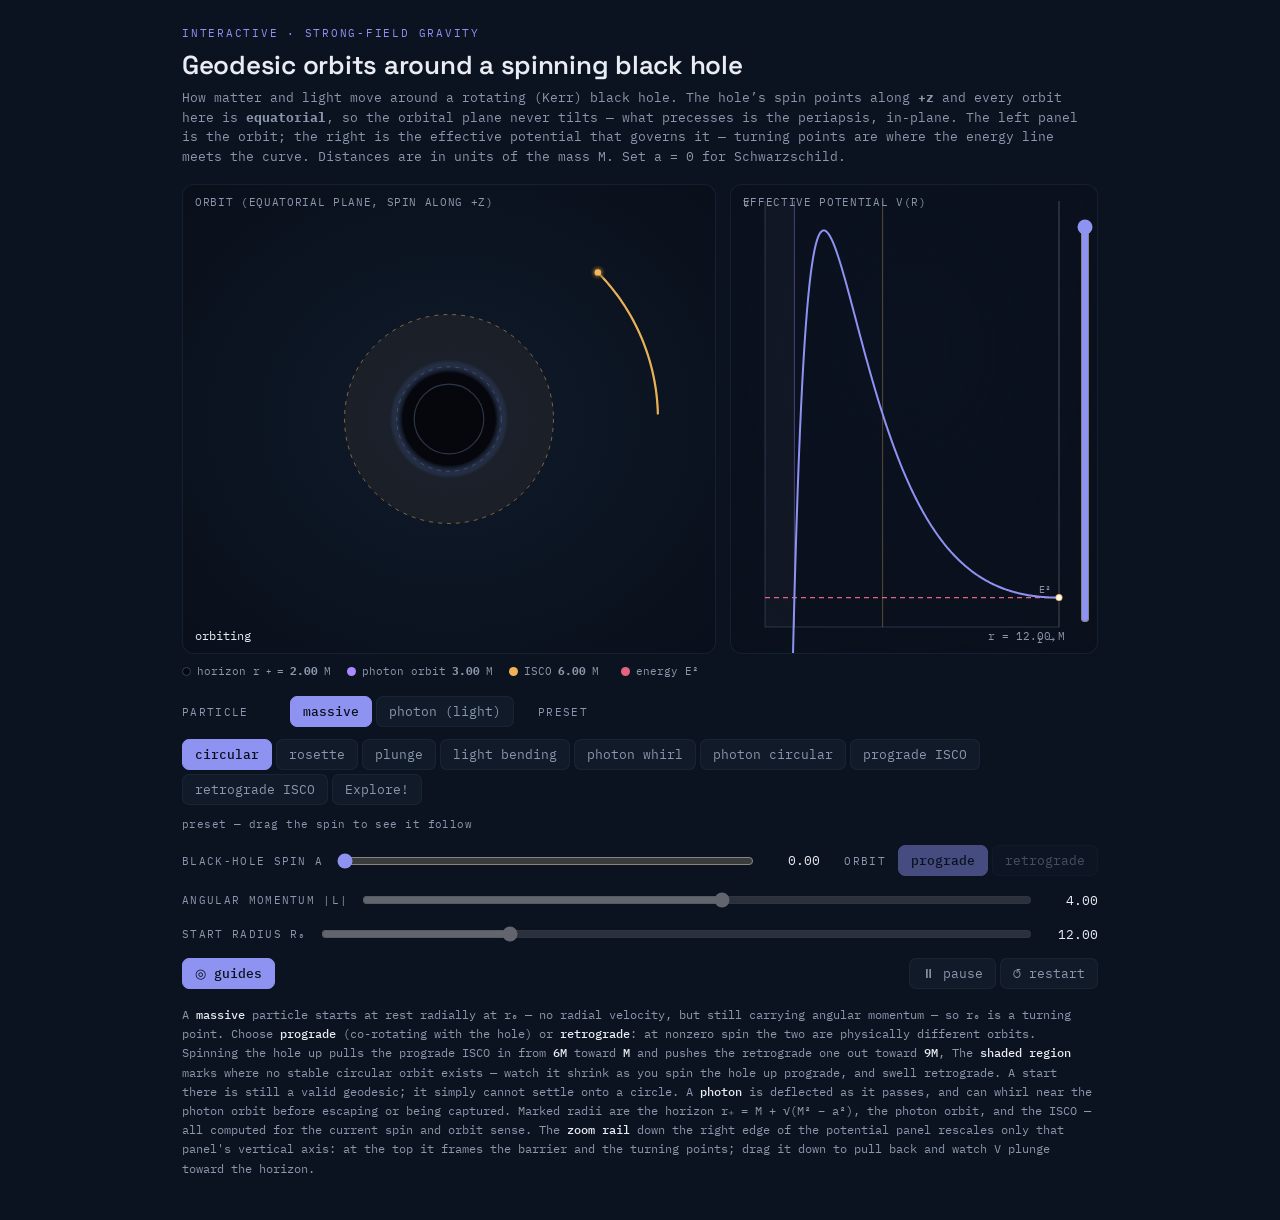
==== commit 5d6e6dd0: "page edits" ====
--- a/geodesic-explorer.html
+++ b/geodesic-explorer.html
@@ -4,6 +4,28 @@
 <meta charset="UTF-8">
 <meta name="viewport" content="width=device-width, initial-scale=1.0">
 <title>Geodesic Orbit Explorer — Kerr &amp; Schwarzschild</title>
+<meta name="description" content="An interactive Kerr and Schwarzschild geodesic explorer — integrate equatorial orbits around a spinning black hole and read them against the effective potential.">
+<meta name="author" content="Anuj Kankani">
+<link rel="canonical" href="https://anujkankani.github.io/geodesic-explorer.html">
+
+<!-- Social preview. og:image MUST be absolute: scrapers do not resolve
+     relative paths and fail silently, showing a card with no image. -->
+<meta property="og:type" content="website">
+<meta property="og:site_name" content="Anuj Kankani">
+<meta property="og:title" content="Kerr geodesic explorer">
+<meta property="og:description" content="Integrate equatorial orbits around a spinning black hole and read them against the effective potential.">
+<meta property="og:url" content="https://anujkankani.github.io/geodesic-explorer.html">
+<meta property="og:image" content="https://anujkankani.github.io/assets/og-geodesic.jpg">
+<meta property="og:image:width" content="1200">
+<meta property="og:image:height" content="630">
+<meta property="og:image:alt" content="An orbit traced around a black hole, with the horizon, photon orbit and ISCO marked.">
+<meta name="twitter:card" content="summary_large_image">
+
+<!-- Tab icon: the site's chirp mark, inlined so the page fetches nothing but
+     the font. Dark-only page, so theme-color is fixed to --bg. -->
+<link rel="icon" href="data:image/svg+xml,%3Csvg%20xmlns='http://www.w3.org/2000/svg'%20viewBox='0%200%2032%2032'%3E%3Cdefs%3E%3ClinearGradient%20id='g'%20x1='0'%20y1='0'%20x2='1'%20y2='0'%3E%3Cstop%20offset='0'%20stop-color='%237C83F0'/%3E%3Cstop%20offset='.55'%20stop-color='%23E070B4'/%3E%3Cstop%20offset='1'%20stop-color='%23F0B457'/%3E%3C/linearGradient%3E%3C/defs%3E%3Crect%20width='32'%20height='32'%20rx='7'%20fill='%230E141F'/%3E%3Cpath%20d='M3.2%2016.0L3.5%2016.0L3.7%2016.0L4.0%2016.0L4.3%2016.0L4.5%2016.0L4.8%2016.0L5.1%2015.9L5.3%2015.9L5.6%2015.8L5.9%2015.8L6.1%2015.7L6.4%2015.7L6.7%2015.6L6.9%2015.5L7.2%2015.5L7.5%2015.4L7.7%2015.3L8.0%2015.2L8.3%2015.1L8.5%2015.1L8.8%2015.0L9.1%2015.0L9.3%2014.9L9.6%2014.9L9.9%2015.0L10.1%2015.0L10.4%2015.1L10.7%2015.2L10.9%2015.3L11.2%2015.5L11.5%2015.8L11.7%2016.0L12.0%2016.3L12.3%2016.7L12.5%2017.1L12.8%2017.5L13.1%2017.9L13.3%2018.3L13.6%2018.7L13.9%2019.2L14.1%2019.5L14.4%2019.9L14.7%2020.1L14.9%2020.3L15.2%2020.3L15.5%2020.2L15.7%2019.9L16.0%2019.5L16.3%2018.9L16.5%2018.1L16.8%2017.2L17.1%2016.1L17.3%2014.8L17.6%2013.5L17.9%2012.2L18.1%2011.0L18.4%209.9L18.7%209.1L18.9%208.5L19.2%208.4L19.5%208.7L19.7%209.6L20.0%2011.0L20.3%2012.9L20.5%2015.2L20.8%2017.7L21.1%2020.3L21.3%2022.1L21.6%2022.8L21.9%2022.8L22.1%2022.2L22.4%2021.0L22.7%2019.5L22.9%2017.9L23.2%2016.4L23.5%2015.1L23.7%2014.2L24.0%2013.7L24.3%2013.6L24.5%2013.8L24.8%2014.4L25.1%2015.1L25.3%2015.8L25.6%2016.4L25.9%2016.8L26.1%2017.0L26.4%2017.0L26.7%2016.8L26.9%2016.4L27.2%2016.0L27.5%2015.7L27.7%2015.5L28.0%2015.5L28.3%2015.6L28.5%2015.8L28.8%2016.0'%20fill='none'%20stroke='url(%23g)'%20stroke-width='2.7'%20stroke-linecap='round'%20stroke-linejoin='round'/%3E%3C/svg%3E">
+<meta name="theme-color" content="#0B1220">
+
 <link rel="preconnect" href="https://fonts.googleapis.com">
 <link rel="preconnect" href="https://fonts.gstatic.com" crossorigin>
 <link href="https://fonts.googleapis.com/css2?family=Space+Grotesk:wght@500;600;700&family=IBM+Plex+Mono:wght@400;500&display=swap" rel="stylesheet">
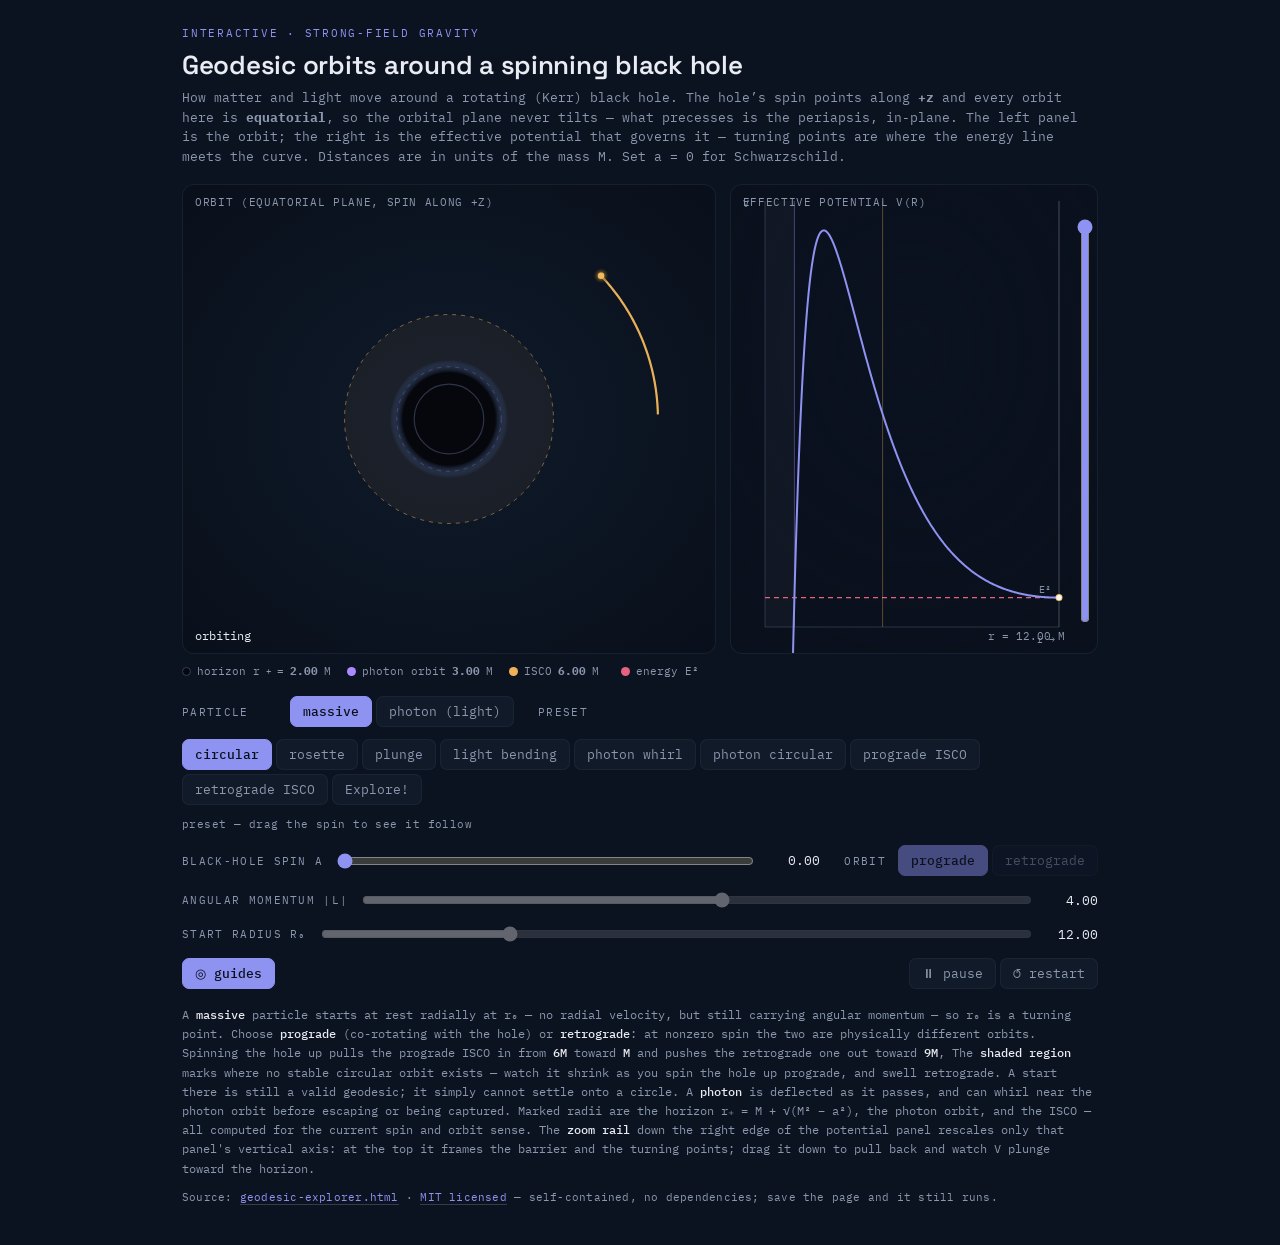
==== commit 76865ef3: "photos and more edits" ====
--- a/geodesic-explorer.html
+++ b/geodesic-explorer.html
@@ -76,6 +76,14 @@
   .note{margin-top:16px;font-size:12px;color:var(--muted);line-height:1.6;}
   .note b{color:var(--ink);font-weight:500;}
 
+  /* Source + licence line. For an interactive physics explainer, reuse is most
+     of the value to another researcher, so every standalone tool says where the
+     code is. Inline in a sentence, so WCAG 2.5.8's inline-in-text exemption
+     applies and it needs no coarse-pointer sizing of its own. */
+  .srcline{margin-top:12px;font-size:11px;color:var(--muted);letter-spacing:.02em;}
+  .srcline a{color:var(--accent);text-decoration:none;border-bottom:1px solid rgba(255,255,255,.18);}
+  .srcline a:hover{border-bottom-color:currentColor;}
+
   /* ---- touch input ----
      Keyed off pointer:coarse, not a width breakpoint: a small window on a
      laptop still has a mouse, and a large tablet still has fingers.
@@ -102,7 +110,7 @@
      body.embed rules for panel heights; see TOOLS.md "embed contract". */
   body.embed{background:transparent;}
   body.embed .tool{padding:0;max-width:none;}
-  body.embed .head,body.embed .note{display:none;}
+  body.embed .head,body.embed .note,body.embed .srcline{display:none;}
   body.embed .controls{margin-top:14px;padding:0 4px;}
 </style>
 <!-- /VIZ:CSS -->
@@ -223,13 +231,18 @@
          opts.render     () => void   draw one frame  [required]
          opts.observe    Element      element whose visibility gates the
                                       loop [required]
-         opts.resize     () => void   called debounced on window resize
+         opts.resize     () => void   called debounced on window resize; must
+                                      leave a correct frame (the runtime does
+                                      not render again after it)
          opts.fps        number       frames per second; default Viz.FRAME_MS
 
        Returns a handle: { update, start, stop, isRunning(), destroy }.
-       Call handle.update() after any state change that could alter
-       shouldRun(); it re-evaluates and renders a final frame when
-       halting, so the static view stays correct.
+         update()   call after ANY state change that could alter shouldRun();
+                    re-evaluates and renders one final frame when halting, so
+                    the static view stays correct. No-op once destroyed.
+         start()    enforces the visibility gate itself, so the drag-start
+                    shortcut cannot smuggle in an off-screen rAF.
+         destroy()  disconnects the observer and removes both listeners.
        --------------------------------------------------------- */
     Viz.loop = function (opts) {
       if (!opts || typeof opts.render !== 'function') {
@@ -264,8 +277,16 @@
         raf = window.requestAnimationFrame(frame);
       }
 
+      /* start() is part of the public handle, so it has to enforce rule 2 itself
+         -- it used to check only `running || destroyed`, which meant a tool
+         calling it directly (swsh does, on drag start) could kick off a rAF
+         while the frame was scrolled out of view or the tab was hidden. frame()
+         caught it one frame later, so the cost was small, but "never animate
+         off-screen" was not actually guaranteed by the API that advertises this
+         method. Nothing is lost by refusing: the observer calls update() when
+         the element comes back, which starts the loop then. */
       function start() {
-        if (running || destroyed) return;
+        if (running || destroyed || !inView || tabHidden) return;
         running = true; lastT = 0;
         raf = window.requestAnimationFrame(frame);
       }
@@ -276,32 +297,55 @@
         raf = 0;
       }
 
-      /* The one entry point tools should call. */
+      /* The one entry point tools should call. Renders once when halting so the
+         static frame stays correct -- but never after destroy(), or a stray
+         call would paint through a torn-down tool. */
       function update() {
+        if (destroyed) return;
         if (shouldRun()) start();
         else { stop(); render(); }
       }
 
+      /* Every listener below is RETAINED so destroy() can undo it. They used to
+         be anonymous and unreachable: destroy() set a flag and stopped the rAF,
+         but the observer, the visibilitychange handler and the resize handler
+         all stayed live, so a destroyed loop kept calling the tool's render()
+         on every tab switch and every resize, and pinned its whole closure
+         graph. Nothing calls destroy() on this site yet -- the docblock
+         advertises it, so the first caller would have inherited that. */
+      var io = null;
       if ('IntersectionObserver' in window) {
-        new window.IntersectionObserver(function (es) {
+        io = new window.IntersectionObserver(function (es) {
           inView = es[0].isIntersecting;
           update();
-        }, { threshold: 0.02 }).observe(opts.observe);
-      }
-
-      document.addEventListener('visibilitychange', function () {
+        }, { threshold: 0.02 });
+        io.observe(opts.observe);
+      }
+
+      function onVisibility() {
         tabHidden = document.hidden;
         update();
-      });
+      }
+      document.addEventListener('visibilitychange', onVisibility);
 
       /* Debounced: mobile browsers fire resize continuously while the
          URL bar collapses during scroll. */
+      var rt = 0, onResize = null;
       if (typeof opts.resize === 'function') {
-        var rt;
-        window.addEventListener('resize', function () {
+        onResize = function () {
           clearTimeout(rt);
-          rt = setTimeout(function () { opts.resize(); update(); }, 150);
-        });
+          rt = setTimeout(function () {
+            opts.resize();
+            /* CONTRACT: opts.resize() must leave a correct frame on screen.
+               Both tools end theirs with render(). This used to call update()
+               here, which renders again whenever the loop is idle -- so every
+               resize drew the same frame twice (three times in swsh, whose
+               resize() also called updateRun()). Re-evaluate the run state
+               without the extra paint. */
+            if (shouldRun()) start(); else stop();
+          }, 150);
+        };
+        window.addEventListener('resize', onResize);
       }
 
       return {
@@ -309,7 +353,14 @@
         start: start,
         stop: stop,
         isRunning: function () { return running; },
-        destroy: function () { destroyed = true; stop(); }
+        destroy: function () {
+          destroyed = true;
+          stop();
+          if (io) io.disconnect();
+          document.removeEventListener('visibilitychange', onVisibility);
+          if (onResize) window.removeEventListener('resize', onResize);
+          clearTimeout(rt);
+        }
       };
     };
 
@@ -506,6 +557,7 @@
   </div>
 
   <p class="note">A <b>massive</b> particle starts at rest radially at r₀ — no radial velocity, but still carrying angular momentum — so r₀ is a turning point. Choose <b>prograde</b> (co-rotating with the hole) or <b>retrograde</b>: at nonzero spin the two are physically different orbits. Spinning the hole up pulls the prograde ISCO in from <b>6M</b> toward <b>M</b> and pushes the retrograde one out toward <b>9M</b>, The <b>shaded region</b> marks where no stable circular orbit exists — watch it shrink as you spin the hole up prograde, and swell retrograde. A start there is still a valid geodesic; it simply cannot settle onto a circle. A <b>photon</b> is deflected as it passes, and can whirl near the photon orbit before escaping or being captured. Marked radii are the horizon r₊ = M + √(M² − a²), the photon orbit, and the ISCO — all computed for the current spin and orbit sense. The <b>zoom rail</b> down the right edge of the potential panel rescales only that panel's vertical axis: at the top it frames the barrier and the turning points; drag it down to pull back and watch V plunge toward the horizon.</p>
+  <p class="srcline">Source: <a href="https://github.com/AnujKankani/anujkankani.github.io/blob/main/geodesic-explorer.html" target="_blank" rel="noopener">geodesic-explorer.html</a> · <a href="https://github.com/AnujKankani/anujkankani.github.io/blob/main/LICENSE" target="_blank" rel="noopener">MIT licensed</a> — self-contained, no dependencies; save the page and it still runs.</p>
 </div>
 
 <script>
@@ -526,27 +578,41 @@
 // curve changes when the energy changes -- it is not a fixed background.
 var mu=1, L=4.6, aSpin=0.0, Efix=1.0;   // rest-mass flag, ang. mom., spin, energy
 
-function Delta(r){ return r*r - 2*r + aSpin*aSpin; }
+// ---- the physics, as PURE functions of an explicit state ----------------
+// Written this way so the test suite can bind to these directly and sweep
+// (r, mu, L, a, E) freely. They used to read the module-level mu/L/aSpin/Efix
+// above, which meant a test could only ever probe them at whatever state the
+// UI happened to be in -- so the suite carried its own reimplementation and
+// checked the shipped code with a source regex instead. The one-arg forms
+// below are the wrappers the tool itself calls; they supply current state and
+// nothing else, and a test asserts they forward faithfully.
+
+function deltaOf(r, a){ return r*r - 2*r + a*a; }
 
 // Veff(r) = mu - 2mu/r + (L^2 + a^2(mu - E^2))/r^2 + (-2)(L - aE)^2/r^3
-function Veff(r){
-  var a=aSpin, E=Efix, r2=r*r, r3=r2*r, LaE=L-a*E;
-  return mu - 2*mu/r + (L*L + a*a*(mu - E*E))/r2 - 2*LaE*LaE/r3;
+function veffOf(r, m, Lz, a, E){
+  var r2=r*r, r3=r2*r, LaE=Lz-a*E;
+  return m - 2*m/r + (Lz*Lz + a*a*(m - E*E))/r2 - 2*LaE*LaE/r3;
 }
 
 // accel = d^2r/dtau^2 = (1/2) d/dr (R/r^4) = -(1/2) dVeff/dr
-function accel(r){
-  var a=aSpin, E=Efix, r2=r*r, r3=r2*r, r4=r3*r, LaE=L-a*E;
-  return -mu/r2 + (L*L + a*a*(mu - E*E))/r3 - 3*LaE*LaE/r4;
+function accelOf(r, m, Lz, a, E){
+  var r2=r*r, r3=r2*r, r4=r3*r, LaE=Lz-a*E;
+  return -m/r2 + (Lz*Lz + a*a*(m - E*E))/r3 - 3*LaE*LaE/r4;
 }
 
 // Frame dragging: dphi/dtau = [2 a E / r + (1 - 2/r) L] / Delta
 // At a = 0 this collapses to L/r^2, the Schwarzschild form.
-function dphidtau(r){
-  var d=Delta(r);
+function dphidtauOf(r, Lz, a, E){
+  var d=deltaOf(r, a);
   if(Math.abs(d)<1e-12) d = d<0 ? -1e-12 : 1e-12;   // never divide by zero
-  return (2*aSpin*Efix/r + (1 - 2/r)*L) / d;
-}
+  return (2*a*E/r + (1 - 2/r)*Lz) / d;
+}
+
+// ---- current-state wrappers, used everywhere else in this file ----------
+function Veff(r){ return veffOf(r, mu, L, aSpin, Efix); }
+function accel(r){ return accelOf(r, mu, L, aSpin, Efix); }
+function dphidtau(r){ return dphidtauOf(r, L, aSpin, Efix); }
 
 function deriv(s,o){ o[0]=s[1]; o[1]=accel(s[0]); o[2]=dphidtau(s[0]); }
 
@@ -568,9 +634,20 @@
 // Critical impact parameter: the b of the circular PHOTON orbit at r_ph.
 // A photon there has E = 1, L = b_c, dr/dtau = 0 -- exactly circular, though
 // unstable. Reduces to 3*sqrt(3) at a = 0.
+// b_crit = -(r^3 - 3r^2 + a^2 r + a^2) / (a (r - 1)) at r = r_photon.
+// Two removable singularities, both guarded:
+//   a -> 0   the 1/a blows up; the Schwarzschild value is 3*sqrt(3).
+//   |a| -> 1 the PROGRADE photon orbit reaches r = 1, so (rp - 1) -> 0 and the
+//            numerator vanishes with it -- a genuine 0/0. It happened to
+//            return 2 only because acos(-1) leaves rp at 1.0000000000000004.
+//            The limit is exactly 2 (b_crit -> 2M for the extremal prograde
+//            photon orbit), so return it rather than relying on float noise.
+//            Unreachable through the UI (the spin slider caps at 0.99), but
+//            this is a public function and the next caller may not know that.
 function bCrit(a, pro){
   var rp = rPhoton(Math.abs(a), pro);
   if(Math.abs(a) < 1e-12) return 3*Math.sqrt(3);
+  if(Math.abs(rp - 1) < 1e-9) return 2;
   return -(rp*rp*rp - 3*rp*rp + a*a*rp + a*a)/(a*(rp-1));
 }
 
@@ -599,11 +676,20 @@
        activePreset:'circular', yzoom:1};
 var st=[24,0,0], E2=1, Rview=28, outcome='', done=false;
 var trailX=[], trailY=[], TRAIL=2600;
-var H=0.02, STEPS=24;
+var H=0.02;
+
+// Dash patterns and gradients are allocated ONCE. setLineDash takes an array
+// and createRadialGradient returns an object, so writing them inline in a draw
+// call is an allocation every frame -- 4 arrays and 2 gradients per frame here,
+// at 30fps, on a page that runs a second canvas tool alongside this one. The
+// ALLOC guard in tools/test.js could not see either shape; it now can.
+var DASH_GUIDE=[4,5], DASH_E2=[5,4], DASH_OFF=[];
+var _hgCx=NaN,_hgCy=NaN,_hgRh=NaN,_hg=null;   // horizon glow, keyed on geometry
+var _pgCol='',_pg=null;                        // particle glow, drawn at origin
 
 var oc=document.getElementById('orbitCv'), octx=oc.getContext('2d');
 var pc=document.getElementById('potCv'), pctx=pc.getContext('2d');
-var OW=0,OH=0,PW=0,PH=0, DPR=Math.min(window.devicePixelRatio||1,Viz.DPR_CAP);
+var OW=0,OH=0,PW=0,PH=0;
 var anim=null;  // Viz.loop handle, created after render() is defined
 
 function partColor(){ return S.type==='photon'? '#7CD6F2' : '#F2B85A'; }
@@ -619,11 +705,18 @@
 }
 function clampR0(){
   var sr=document.getElementById('slR'), b=r0Bounds(), lo=b[0], hi=b[1];
-  sr.min = lo.toFixed(2);
-  sr.max = hi.toFixed(2);
+  // Round OUTWARD, not to nearest. toFixed() rounds to nearest, which moved
+  // the bound across the physical limit half the time: at a=0.5, r_ph=2.3473
+  // became a min of 2.35 (so the circular null orbit was no longer selectable,
+  // though the comment below claims it is), and at a=0.7, r_ph=2.0133 became
+  // 2.01 (letting r0 start INSIDE the photon orbit). Ceil the low bound and
+  // floor the high one, so the slider range is always a subset of the legal
+  // range at 2dp.
+  sr.min = (Math.ceil(lo*100)/100).toFixed(2);
+  sr.max = (Math.floor(hi*100)/100).toFixed(2);
   var v = parseFloat(sr.value);
-  if(v < lo) sr.value = lo.toFixed(2);
-  else if(v > hi) sr.value = hi.toFixed(2);
+  if(v < lo) sr.value = sr.min;
+  else if(v > hi) sr.value = sr.max;
   var vr=document.getElementById('valR');
   if(vr) vr.textContent = parseFloat(sr.value).toFixed(2);
 }
@@ -690,10 +783,20 @@
 var TRAIL_DPHI = 0.04;        // ~2.3 deg between drawn vertices
 var trailPhi = 0;             // angle accumulated since the last vertex
 
+// Trimmed in CHUNKS, not one vertex at a time. Array.shift() is an O(n)
+// memmove; past TRAIL this ran up to 40x per frame over two 2600-element
+// arrays. Dropping TRIM_CHUNK at once makes that cost 1/64 as often, and the
+// only visible consequence is that the faded tail runs up to 64 vertices
+// (~2.5%) long before it is trimmed -- invisible at the 0.30 alpha it is
+// drawn with, and the bright head (the last 90) is never affected.
+var TRIM_CHUNK = 64;
 function pushTrail(){
   var x=st[0]*Math.cos(st[2]), y=st[0]*Math.sin(st[2]);
   trailX.push(x); trailY.push(y);
-  if(trailX.length>TRAIL){ trailX.shift(); trailY.shift(); }
+  if(trailX.length > TRAIL + TRIM_CHUNK){
+    trailX.splice(0, trailX.length - TRAIL);
+    trailY.splice(0, trailY.length - TRAIL);
+  }
 }
 
 function step(){
@@ -820,11 +923,15 @@
 var _yr=[0,0];
 
 // ---------- rendering ----------
-function sizeCanvas(cv,ctx){ var w=cv.clientWidth,h=cv.clientHeight;
-  cv.width=Math.round(w*DPR);cv.height=Math.round(h*DPR);ctx.setTransform(DPR,0,0,DPR,0,0);return [w,h]; }
+// Viz.canvas re-reads devicePixelRatio on every call and applies the shared
+// cap. This used to be a hand-rolled sizeCanvas() over a DPR captured once at
+// load, which left both backing stores wrong after a browser zoom or a drag to
+// a monitor with a different ratio -- both of which fire resize, so the tool
+// re-laid-out at the stale ratio and stayed soft until reload. That is the
+// exact drift Viz.canvas exists to prevent; swsh already went through it.
 function resize(){
-  var a=sizeCanvas(oc,octx); OW=a[0];OH=a[1];
-  var b=sizeCanvas(pc,pctx); PW=b[0];PH=b[1];
+  var a=Viz.canvas(oc,octx); OW=a.w;OH=a.h;
+  var b=Viz.canvas(pc,pctx); PW=b.w;PH=b.h;
   render();
 }
 
@@ -836,7 +943,7 @@
   function X(x){return cx+x*sc;} function Y(y){return cy-y*sc;}
   // guides
   if(S.guides){
-    ctx.setLineDash([4,5]); ctx.lineWidth=1;
+    ctx.setLineDash(DASH_GUIDE); ctx.lineWidth=1;
     // Spin is >= 0 and the sense is an explicit UI state, so the markers
     // and the dynamics read the same flag -- they cannot disagree.
     var pro = S.pro, aAbs = aSpin;
@@ -854,16 +961,20 @@
     }
     ctx.strokeStyle='rgba(169,139,255,.55)'; circle(ctx,cx,cy,rPhoton(aAbs,pro)*sc); ctx.stroke();  // photon orbit
     if(S.type!=='photon'){ ctx.strokeStyle='rgba(239,177,91,.5)'; circle(ctx,cx,cy,rISCO(aAbs,pro)*sc); ctx.stroke(); } // ISCO
-    ctx.setLineDash([]);
+    ctx.setLineDash(DASH_OFF);
   }
   // black hole (horizon). Must follow the spin: r+ = M + sqrt(M^2 - a^2)
   // shrinks to M as |a| -> 1. Drawing a fixed 2M disc at high spin hides the
   // prograde photon orbit (1.56M at a=0.9) and nearly the ISCO (2.32M) --
   // exactly the features the spin slider exists to reveal.
   var rh=rHorizon(aSpin)*sc;
-  var g=ctx.createRadialGradient(cx,cy,rh*0.2,cx,cy,rh*1.7);
-  g.addColorStop(0,'#05070c'); g.addColorStop(0.75,'#05070c'); g.addColorStop(1,'rgba(80,110,170,0)');
-  ctx.fillStyle=g; circle(ctx,cx,cy,rh*1.7); ctx.fill();
+  if(_hgCx!==cx||_hgCy!==cy||_hgRh!==rh){
+    _hg=ctx.createRadialGradient(cx,cy,rh*0.2,cx,cy,rh*1.7);
+    _hg.addColorStop(0,'#05070c'); _hg.addColorStop(0.75,'#05070c');
+    _hg.addColorStop(1,'rgba(80,110,170,0)');
+    _hgCx=cx; _hgCy=cy; _hgRh=rh;
+  }
+  ctx.fillStyle=_hg; circle(ctx,cx,cy,rh*1.7); ctx.fill();
   ctx.fillStyle='#05070c'; ctx.strokeStyle='rgba(120,140,180,.35)'; ctx.lineWidth=1.2;
   circle(ctx,cx,cy,rh); ctx.fill(); ctx.stroke();
   // trail
@@ -879,8 +990,14 @@
     ctx.globalAlpha=1;
     // particle
     var px=X(trailX[n-1]), py=Y(trailY[n-1]);
-    var pg=ctx.createRadialGradient(px,py,0,px,py,9); pg.addColorStop(0,col); pg.addColorStop(1,'rgba(0,0,0,0)');
-    ctx.fillStyle=pg; circle(ctx,px,py,9); ctx.fill();
+    if(_pgCol!==col){
+      _pg=ctx.createRadialGradient(0,0,0,0,0,9);
+      _pg.addColorStop(0,col); _pg.addColorStop(1,'rgba(0,0,0,0)');
+      _pgCol=col;
+    }
+    ctx.save(); ctx.translate(px,py);
+    ctx.fillStyle=_pg; circle(ctx,0,0,9); ctx.fill();
+    ctx.restore();
     ctx.fillStyle=col; circle(ctx,px,py,3.2); ctx.fill();
   }
   document.getElementById('status').innerHTML = done? ('<b>'+outcome+'</b>') : (S.type==='photon'?'light ray':'orbiting');
@@ -906,8 +1023,8 @@
   ctx.fillStyle='rgba(255,255,255,.03)';
   ctx.fillRect(X(rMin),padT,X(rPhoton(aAbsP,proP))-X(rMin),H2-padT-padB);
   // energy line E²
-  ctx.setLineDash([5,4]); ctx.strokeStyle='#E5637E'; ctx.lineWidth=1.3;
-  ctx.beginPath(); ctx.moveTo(padL,Y(E2)); ctx.lineTo(W-padR,Y(E2)); ctx.stroke(); ctx.setLineDash([]);
+  ctx.setLineDash(DASH_E2); ctx.strokeStyle='#E5637E'; ctx.lineWidth=1.3;
+  ctx.beginPath(); ctx.moveTo(padL,Y(E2)); ctx.lineTo(W-padR,Y(E2)); ctx.stroke(); ctx.setLineDash(DASH_OFF);
   // reference verticals
   if(S.guides){
     ctx.strokeStyle='rgba(169,139,255,.4)'; vline(ctx,X(rPhoton(aAbsP,proP)),padT,H2-padB);
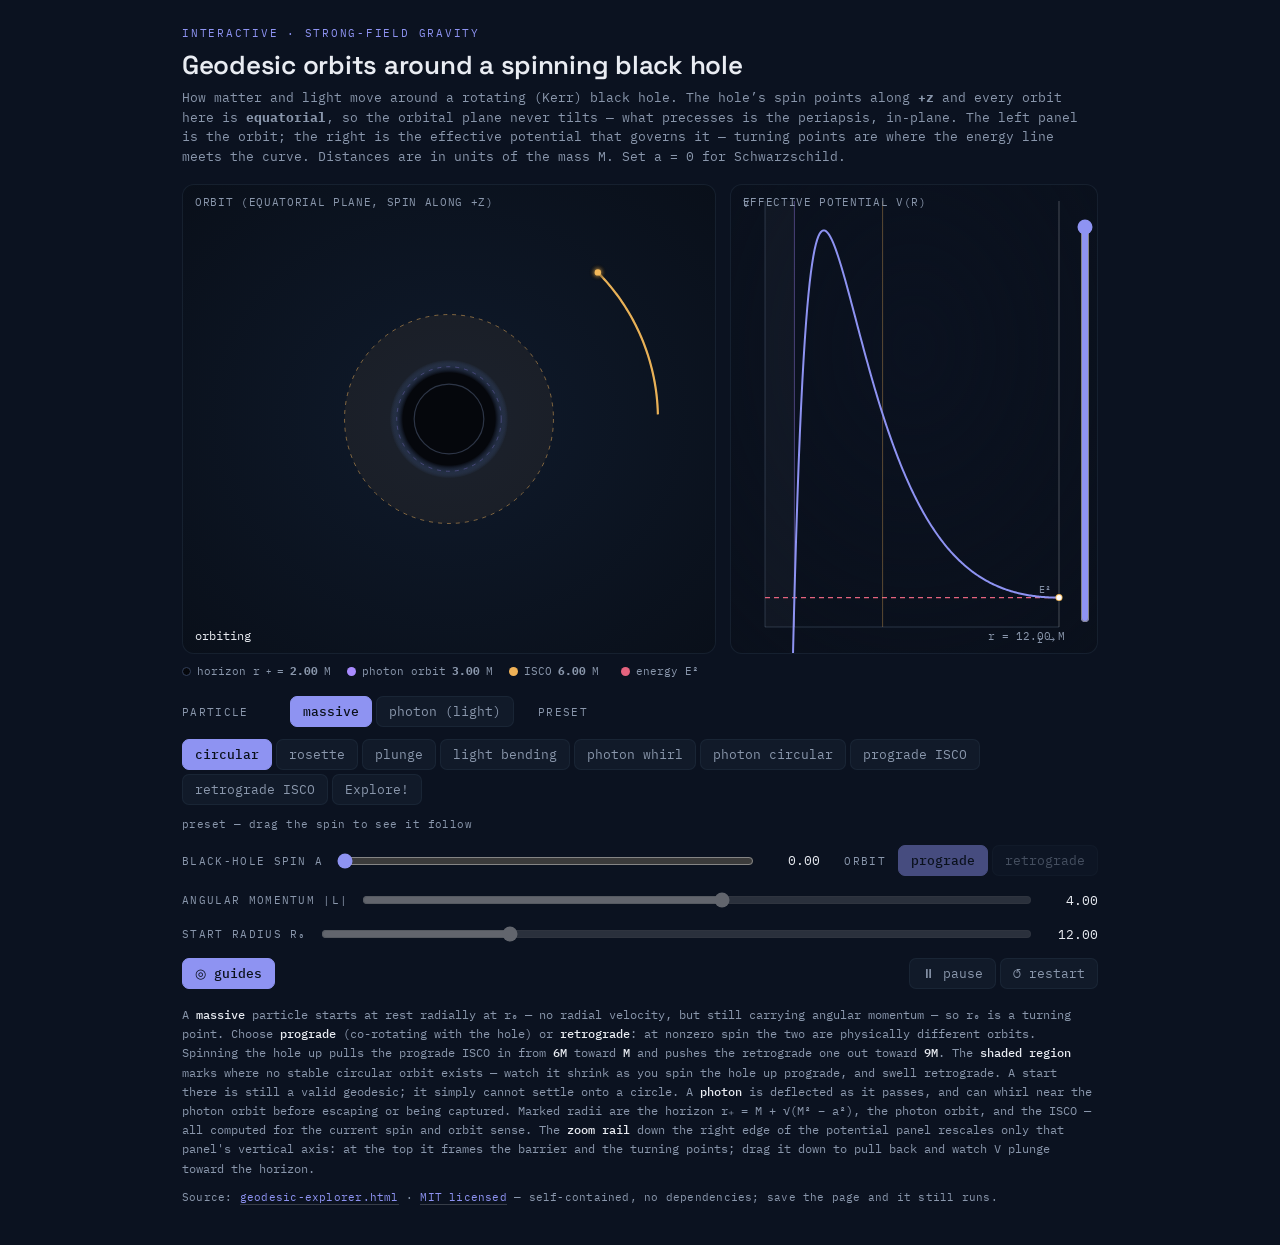
==== commit 64f6e4a6: "CV designs, nav type controls, and a batch of accuracy fixes Site - Nav gains two controls beside th" ====
--- a/geodesic-explorer.html
+++ b/geodesic-explorer.html
@@ -3,17 +3,18 @@
 <head>
 <meta charset="UTF-8">
 <meta name="viewport" content="width=device-width, initial-scale=1.0">
-<title>Geodesic Orbit Explorer — Kerr &amp; Schwarzschild</title>
-<meta name="description" content="An interactive Kerr and Schwarzschild geodesic explorer — integrate equatorial orbits around a spinning black hole and read them against the effective potential.">
+<title>Geodesic Orbit Visualizer — Kerr & Schwarzschild Black Holes</title>
+<meta name="description" content="Interactive geodesic orbit visualizer for Kerr and Schwarzschild black holes. Integrate orbits of particles and photons against the effective potential, with horizon, photon orbit and ISCO.">
 <meta name="author" content="Anuj Kankani">
+<meta name="keywords" content="geodesic orbit visualizer, black hole orbit simulator, Kerr geodesics, Schwarzschild orbits, ISCO calculator, photon sphere, effective potential plot, light bending simulator, interactive general relativity">
 <link rel="canonical" href="https://anujkankani.github.io/geodesic-explorer.html">
 
 <!-- Social preview. og:image MUST be absolute: scrapers do not resolve
      relative paths and fail silently, showing a card with no image. -->
 <meta property="og:type" content="website">
 <meta property="og:site_name" content="Anuj Kankani">
-<meta property="og:title" content="Kerr geodesic explorer">
-<meta property="og:description" content="Integrate equatorial orbits around a spinning black hole and read them against the effective potential.">
+<meta property="og:title" content="Geodesic orbit visualizer — Kerr and Schwarzschild">
+<meta property="og:description" content="Interactive geodesic orbit visualizer for Kerr and Schwarzschild black holes. Integrate orbits of particles and photons against the effective potential, with horizon, photon orbit and ISCO.">
 <meta property="og:url" content="https://anujkankani.github.io/geodesic-explorer.html">
 <meta property="og:image" content="https://anujkankani.github.io/assets/og-geodesic.jpg">
 <meta property="og:image:width" content="1200">
@@ -26,6 +27,83 @@
 <link rel="icon" href="data:image/svg+xml,%3Csvg%20xmlns='http://www.w3.org/2000/svg'%20viewBox='0%200%2032%2032'%3E%3Cdefs%3E%3ClinearGradient%20id='g'%20x1='0'%20y1='0'%20x2='1'%20y2='0'%3E%3Cstop%20offset='0'%20stop-color='%237C83F0'/%3E%3Cstop%20offset='.55'%20stop-color='%23E070B4'/%3E%3Cstop%20offset='1'%20stop-color='%23F0B457'/%3E%3C/linearGradient%3E%3C/defs%3E%3Crect%20width='32'%20height='32'%20rx='7'%20fill='%230E141F'/%3E%3Cpath%20d='M3.2%2016.0L3.5%2016.0L3.7%2016.0L4.0%2016.0L4.3%2016.0L4.5%2016.0L4.8%2016.0L5.1%2015.9L5.3%2015.9L5.6%2015.8L5.9%2015.8L6.1%2015.7L6.4%2015.7L6.7%2015.6L6.9%2015.5L7.2%2015.5L7.5%2015.4L7.7%2015.3L8.0%2015.2L8.3%2015.1L8.5%2015.1L8.8%2015.0L9.1%2015.0L9.3%2014.9L9.6%2014.9L9.9%2015.0L10.1%2015.0L10.4%2015.1L10.7%2015.2L10.9%2015.3L11.2%2015.5L11.5%2015.8L11.7%2016.0L12.0%2016.3L12.3%2016.7L12.5%2017.1L12.8%2017.5L13.1%2017.9L13.3%2018.3L13.6%2018.7L13.9%2019.2L14.1%2019.5L14.4%2019.9L14.7%2020.1L14.9%2020.3L15.2%2020.3L15.5%2020.2L15.7%2019.9L16.0%2019.5L16.3%2018.9L16.5%2018.1L16.8%2017.2L17.1%2016.1L17.3%2014.8L17.6%2013.5L17.9%2012.2L18.1%2011.0L18.4%209.9L18.7%209.1L18.9%208.5L19.2%208.4L19.5%208.7L19.7%209.6L20.0%2011.0L20.3%2012.9L20.5%2015.2L20.8%2017.7L21.1%2020.3L21.3%2022.1L21.6%2022.8L21.9%2022.8L22.1%2022.2L22.4%2021.0L22.7%2019.5L22.9%2017.9L23.2%2016.4L23.5%2015.1L23.7%2014.2L24.0%2013.7L24.3%2013.6L24.5%2013.8L24.8%2014.4L25.1%2015.1L25.3%2015.8L25.6%2016.4L25.9%2016.8L26.1%2017.0L26.4%2017.0L26.7%2016.8L26.9%2016.4L27.2%2016.0L27.5%2015.7L27.7%2015.5L28.0%2015.5L28.3%2015.6L28.5%2015.8L28.8%2016.0'%20fill='none'%20stroke='url(%23g)'%20stroke-width='2.7'%20stroke-linecap='round'%20stroke-linejoin='round'/%3E%3C/svg%3E">
 <meta name="theme-color" content="#0B1220">
 
+
+<!-- Structured data: this page is a standalone interactive tool, not
+     just a page about one. WebApplication + LearningResource is what
+     tells a search engine it is something you can USE, which is how it
+     surfaces for "... visualizer" and "... simulator" queries. -->
+<script type="application/ld+json">
+  {
+    "@context": "https://schema.org",
+    "@graph": [
+      {
+        "@type": [
+          "WebApplication",
+          "LearningResource"
+        ],
+        "@id": "https://anujkankani.github.io/geodesic-explorer.html#app",
+        "name": "Geodesic orbit visualizer (Kerr and Schwarzschild)",
+        "url": "https://anujkankani.github.io/geodesic-explorer.html",
+        "description": "Interactive geodesic orbit visualizer for Kerr and Schwarzschild black holes. Integrate equatorial orbits of massive particles and photons, watch the effective potential, and see the horizon, photon orbit and ISCO move with spin. Runs in the browser -- no install.",
+        "applicationCategory": "EducationalApplication",
+        "applicationSubCategory": "Physics visualization",
+        "operatingSystem": "Any (modern web browser)",
+        "browserRequirements": "Requires JavaScript and HTML5 canvas.",
+        "isAccessibleForFree": true,
+        "offers": {
+          "@type": "Offer",
+          "price": "0",
+          "priceCurrency": "USD"
+        },
+        "author": {
+          "@id": "https://anujkankani.github.io/#anuj"
+        },
+        "creator": {
+          "@id": "https://anujkankani.github.io/#anuj"
+        },
+        "learningResourceType": "Interactive simulation",
+        "educationalLevel": "Undergraduate, Graduate",
+        "about": [
+          {
+            "@type": "Thing",
+            "name": "Kerr metric"
+          },
+          {
+            "@type": "Thing",
+            "name": "Schwarzschild metric"
+          },
+          {
+            "@type": "Thing",
+            "name": "Geodesics"
+          },
+          {
+            "@type": "Thing",
+            "name": "Innermost stable circular orbit"
+          },
+          {
+            "@type": "Thing",
+            "name": "Photon sphere"
+          },
+          {
+            "@type": "Thing",
+            "name": "Effective potential"
+          }
+        ],
+        "keywords": "geodesic orbit visualizer, black hole orbit simulator, Kerr geodesics, Schwarzschild orbits, ISCO calculator, photon sphere, effective potential plot, light bending simulator, interactive general relativity",
+        "license": "https://github.com/AnujKankani/anujkankani.github.io/blob/main/LICENSE",
+        "isPartOf": {
+          "@id": "https://anujkankani.github.io/#website"
+        }
+      },
+      {
+        "@type": "Person",
+        "@id": "https://anujkankani.github.io/#anuj",
+        "name": "Anuj Kankani",
+        "url": "https://anujkankani.github.io/"
+      }
+    ]
+  }
+</script>
 <link rel="preconnect" href="https://fonts.googleapis.com">
 <link rel="preconnect" href="https://fonts.gstatic.com" crossorigin>
 <link href="https://fonts.googleapis.com/css2?family=Space+Grotesk:wght@500;600;700&family=IBM+Plex+Mono:wght@400;500&display=swap" rel="stylesheet">
@@ -499,8 +577,8 @@
 
   <div class="legend">
     <span><i class="dot" style="background:#05070c;border:1px solid #33405a"></i>horizon r<sub>+</sub> = <b id="legH">2.00</b>M</span>
-    <span><i class="dot" style="background:var(--violet)"></i>photon orbit <b id="legP">3.00</b>M</span>
-    <span><i class="dot" style="background:var(--amber)"></i>ISCO <b id="legI">6.00</b>M <span id="legSense"></span></span>
+    <span id="legPhotonItem"><i class="dot" style="background:var(--violet)"></i>photon orbit <b id="legP">3.00</b>M</span>
+    <span id="legIscoItem"><i class="dot" style="background:var(--amber)"></i>ISCO <b id="legI">6.00</b>M <span id="legSense"></span></span>
     <span><i class="dot" style="background:var(--red)"></i>energy E²</span>
   </div>
 
@@ -556,7 +634,7 @@
     </div>
   </div>
 
-  <p class="note">A <b>massive</b> particle starts at rest radially at r₀ — no radial velocity, but still carrying angular momentum — so r₀ is a turning point. Choose <b>prograde</b> (co-rotating with the hole) or <b>retrograde</b>: at nonzero spin the two are physically different orbits. Spinning the hole up pulls the prograde ISCO in from <b>6M</b> toward <b>M</b> and pushes the retrograde one out toward <b>9M</b>, The <b>shaded region</b> marks where no stable circular orbit exists — watch it shrink as you spin the hole up prograde, and swell retrograde. A start there is still a valid geodesic; it simply cannot settle onto a circle. A <b>photon</b> is deflected as it passes, and can whirl near the photon orbit before escaping or being captured. Marked radii are the horizon r₊ = M + √(M² − a²), the photon orbit, and the ISCO — all computed for the current spin and orbit sense. The <b>zoom rail</b> down the right edge of the potential panel rescales only that panel's vertical axis: at the top it frames the barrier and the turning points; drag it down to pull back and watch V plunge toward the horizon.</p>
+  <p class="note">A <b>massive</b> particle starts at rest radially at r₀ — no radial velocity, but still carrying angular momentum — so r₀ is a turning point. Choose <b>prograde</b> (co-rotating with the hole) or <b>retrograde</b>: at nonzero spin the two are physically different orbits. Spinning the hole up pulls the prograde ISCO in from <b>6M</b> toward <b>M</b> and pushes the retrograde one out toward <b>9M</b>. The <b>shaded region</b> marks where no stable circular orbit exists — watch it shrink as you spin the hole up prograde, and swell retrograde. A start there is still a valid geodesic; it simply cannot settle onto a circle. A <b>photon</b> is deflected as it passes, and can whirl near the photon orbit before escaping or being captured. Marked radii are the horizon r₊ = M + √(M² − a²), the photon orbit, and the ISCO — all computed for the current spin and orbit sense. The <b>zoom rail</b> down the right edge of the potential panel rescales only that panel's vertical axis: at the top it frames the barrier and the turning points; drag it down to pull back and watch V plunge toward the horizon.</p>
   <p class="srcline">Source: <a href="https://github.com/AnujKankani/anujkankani.github.io/blob/main/geodesic-explorer.html" target="_blank" rel="noopener">geodesic-explorer.html</a> · <a href="https://github.com/AnujKankani/anujkankani.github.io/blob/main/LICENSE" target="_blank" rel="noopener">MIT licensed</a> — self-contained, no dependencies; save the page and it still runs.</p>
 </div>
 
@@ -1124,6 +1202,9 @@
   document.getElementById('legI').textContent=rISCO(a,pro).toFixed(2);
   document.getElementById('legSense').textContent =
     (a===0 ? '' : (pro ? '(prograde)' : '(retrograde)'));
+  document.getElementById('legPhotonItem').style.display = S.guides ? '' : 'none';
+  document.getElementById('legIscoItem').style.display =
+    (S.guides && S.type!=='photon') ? '' : 'none';
 }
 
 var typeSeg=document.getElementById('typeSeg');
@@ -1242,14 +1323,14 @@
   b.textContent=S.paused?'▷ play':'⏸ pause';
 }
 
-document.getElementById('guidesBtn').onclick=function(){S.guides=!S.guides;this.setAttribute('aria-pressed',S.guides);render();};
+document.getElementById('guidesBtn').onclick=function(){S.guides=!S.guides;this.setAttribute('aria-pressed',S.guides);syncLegend();render();};
 document.getElementById('pauseBtn').onclick=function(){S.paused=!S.paused;syncPause();updateRun();};
 document.getElementById('resetBtn').onclick=function(){reset();syncPause();};
 
 // Visibility gating, the visibilitychange handler and the debounced
 // resize are all owned by Viz.loop (see tools/_shared.js).
 
-relabel(); syncPause(); resize();
+relabel(); syncPause(); syncLegend(); resize();
 // Start on a preset: only the spin is live until Explore! is pressed.
 Viz.seg.select(document.getElementById('presetSeg'),
                function(x,xd){ return xd.p==='circular'; });
